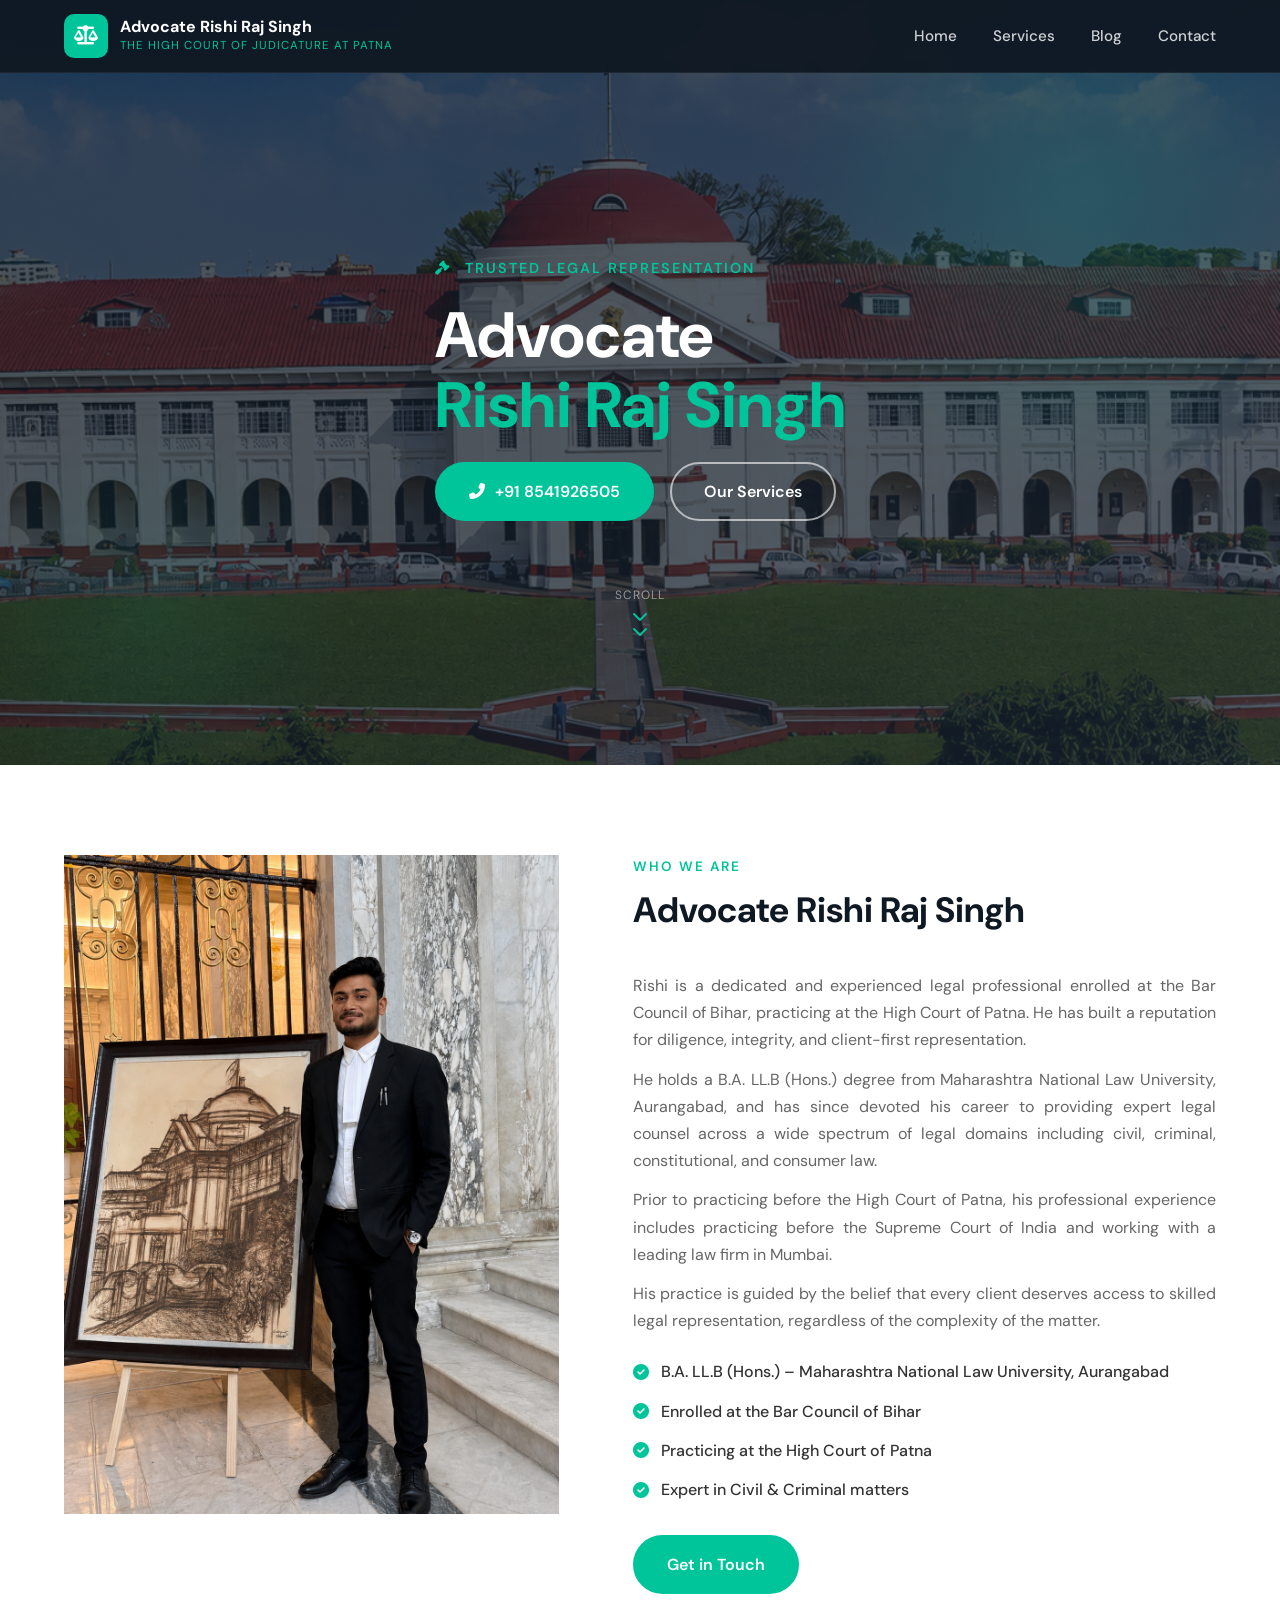
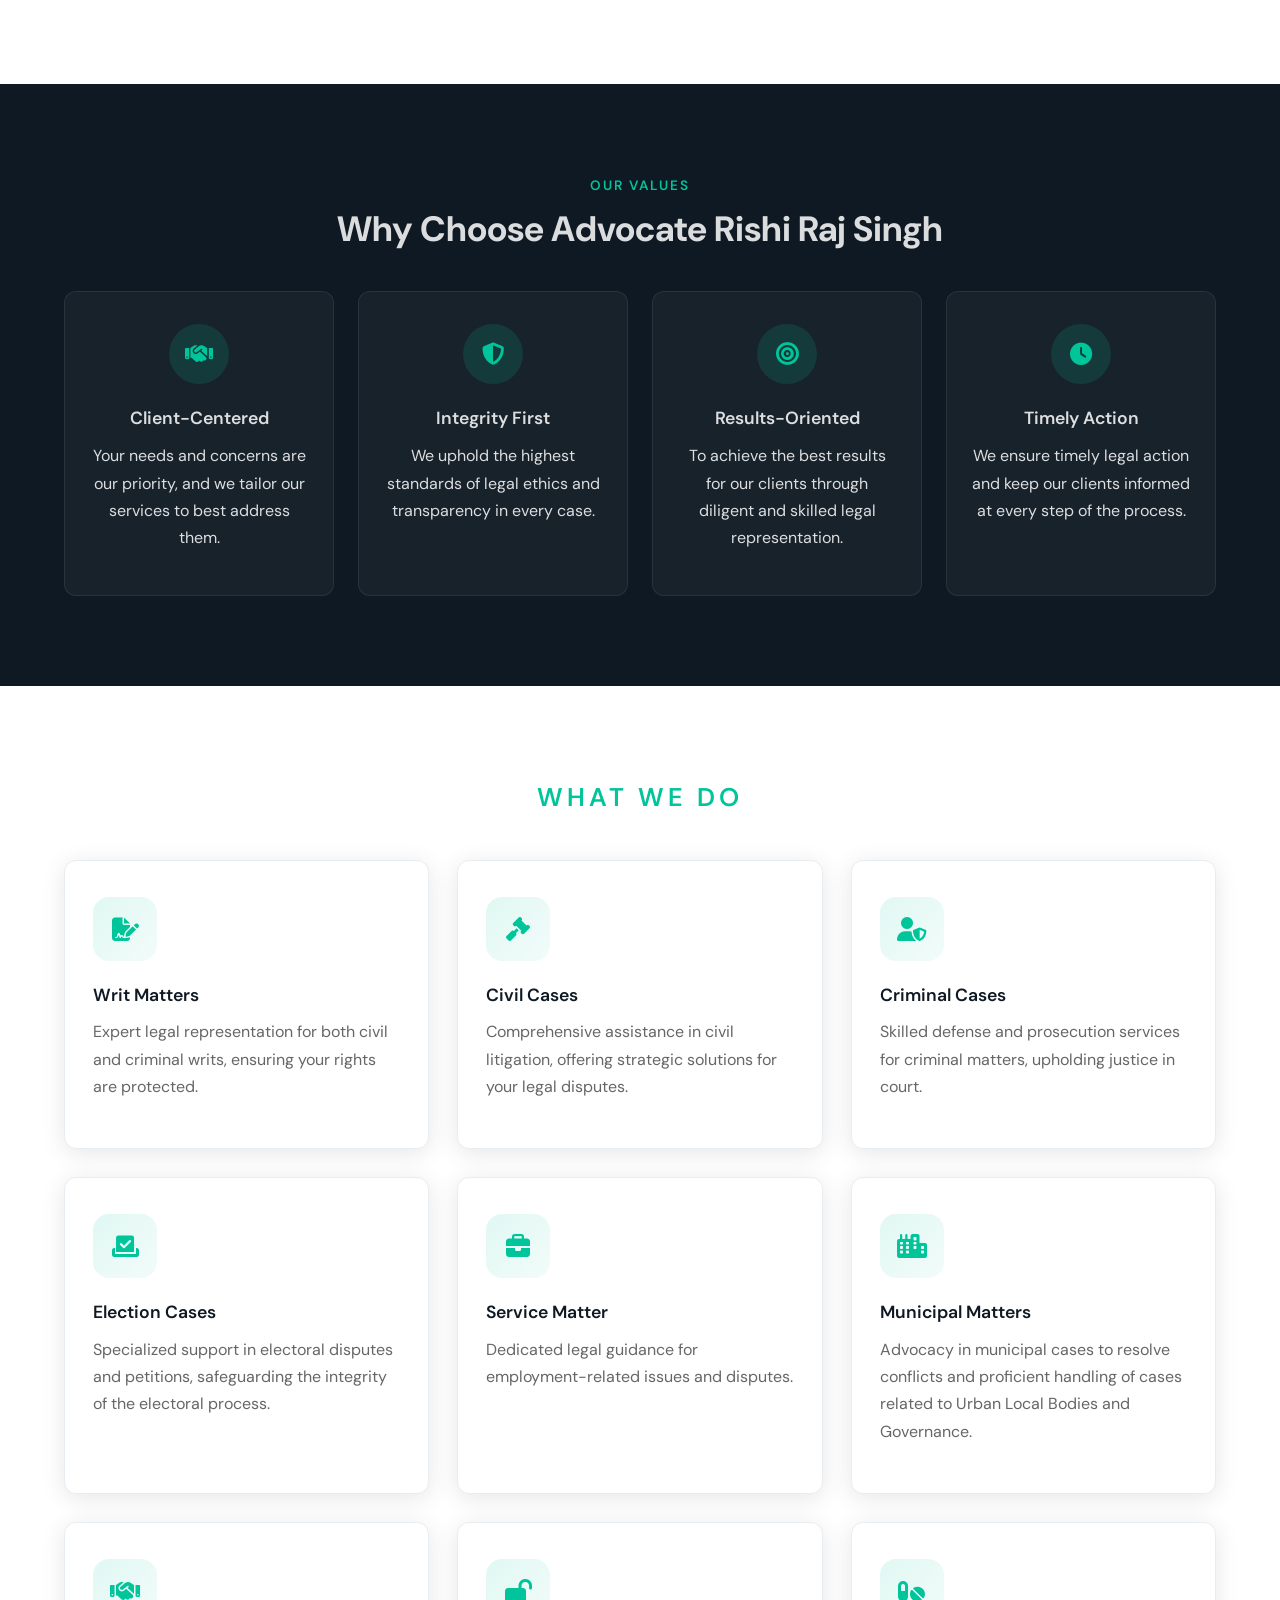
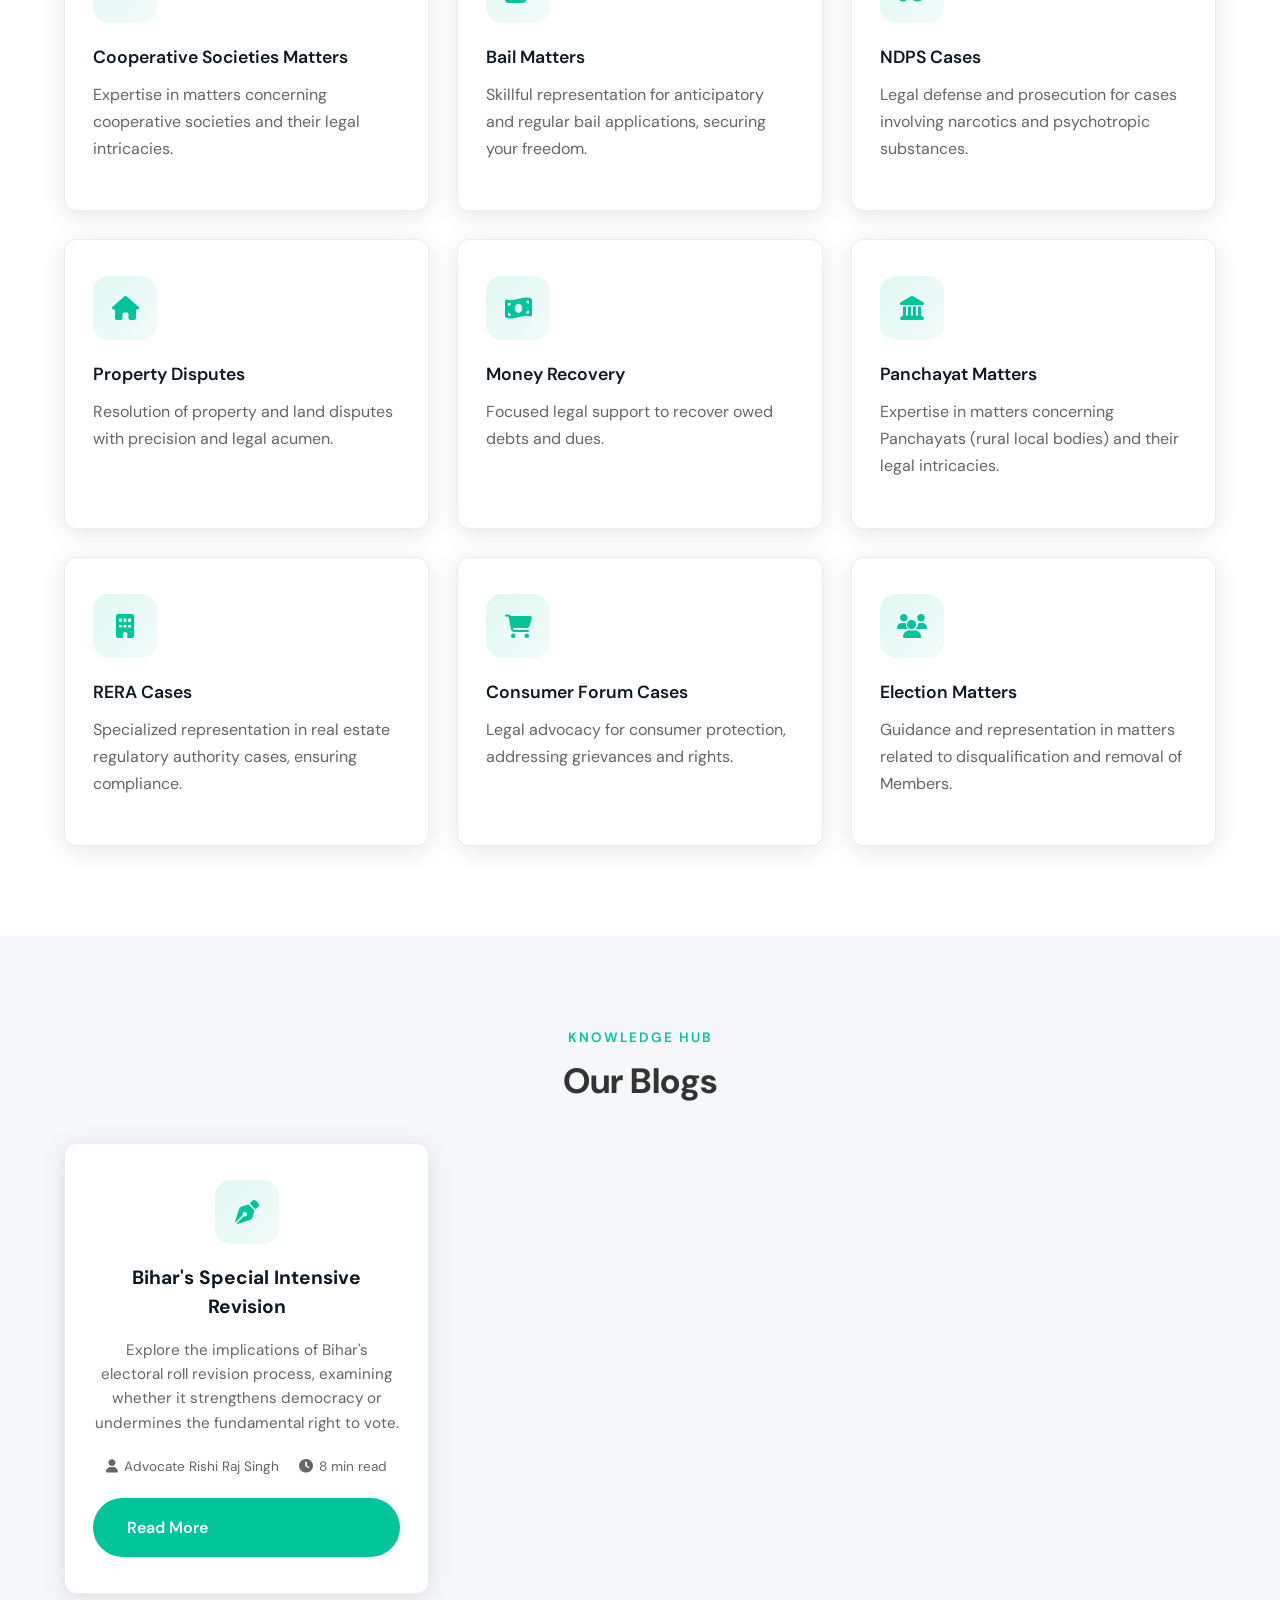
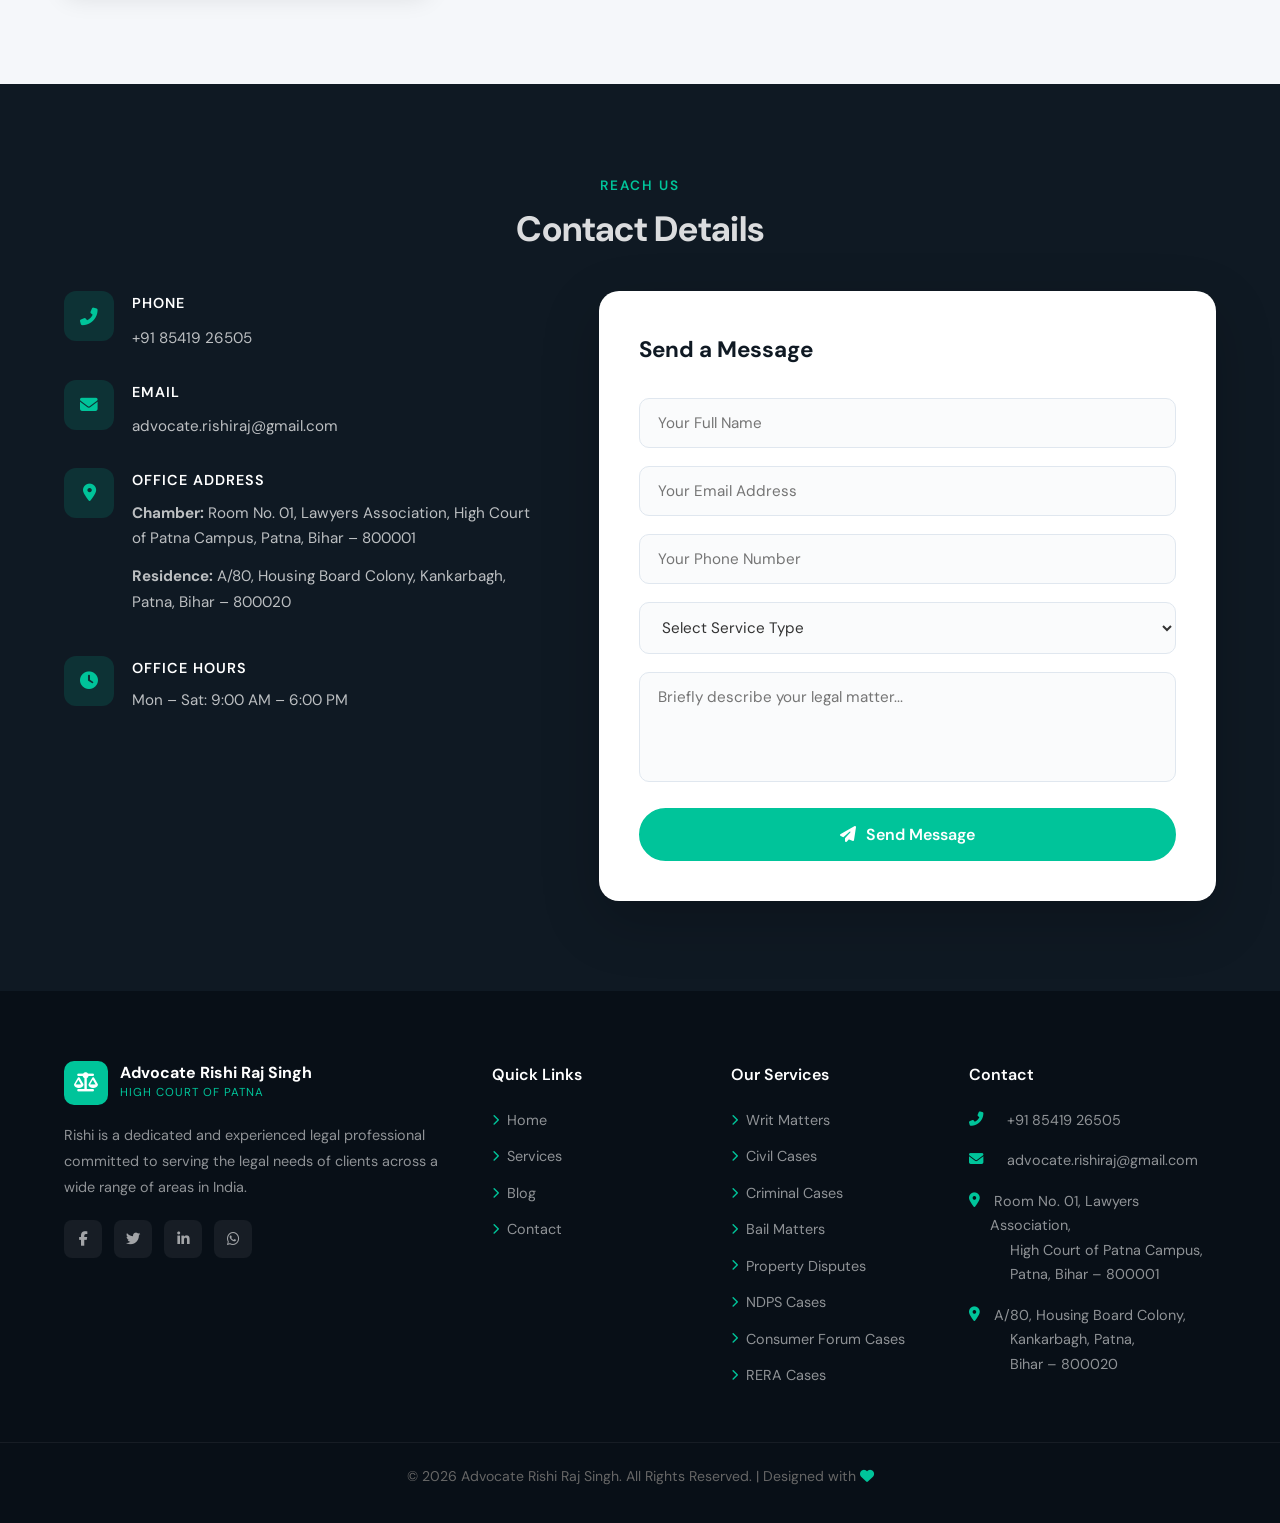
==== index.html @ c23cb163 "fioxed" ====
<!DOCTYPE html>
<html lang="en">
<head>
  <meta charset="UTF-8" />
  <meta name="viewport" content="width=device-width, initial-scale=1.0"/>

  <!-- Essential SEO Tags -->
  <title>Advocate Rishi Raj Singh – High Court of Patna | Criminal, Civil & Writ Lawyer</title>
  <meta name="description" content="Advocate Rishi Raj Singh - Experienced legal professional at High Court of Patna. Expert in Civil, Criminal, Writ, Election, NDPS, Property Disputes & Consumer Cases. Contact: +91 8541926505"/>
  <meta name="keywords" content="advocate Patna, lawyer High Court Patna, criminal lawyer Patna, civil lawyer Bihar, writ petition Patna, bail lawyer Bihar, NDPS lawyer Patna, best advocate Patna High Court, Rishi Raj Singh advocate"/>
  <meta name="author" content="Advocate Rishi Raj Singh"/>
  <meta name="robots" content="index, follow"/>
  <meta name="language" content="English"/>
  <meta name="revisit-after" content="7 days"/>

  <!-- Canonical URL (FIXED) -->
  <link rel="canonical" href="https://rishimnlua-spec.github.io/rishirajsingh-advocate/"/>

  <!-- Open Graph Tags (FIXED URLs) -->
  <meta property="og:type" content="website"/>
  <meta property="og:title" content="Advocate Rishi Raj Singh – High Court of Patna"/>
  <meta property="og:description" content="Trusted legal professional providing expert services in Civil, Criminal, Writ, and Election matters at High Court of Patna."/>
  <meta property="og:url" content="https://rishimnlua-spec.github.io/rishirajsingh-advocate/"/>
  <meta property="og:image" content="https://rishimnlua-spec.github.io/rishirajsingh-advocate/image.png"/>
  <meta property="og:site_name" content="Advocate Rishi Raj Singh"/>

  <!-- Twitter Card Tags (FIXED URLs) -->
  <meta name="twitter:card" content="summary_large_image"/>
  <meta name="twitter:title" content="Advocate Rishi Raj Singh – High Court of Patna"/>
  <meta name="twitter:description" content="Trusted legal professional at High Court of Patna. Expert in Civil, Criminal & Writ matters."/>
  <meta name="twitter:image" content="https://rishimnlua-spec.github.io/rishirajsingh-advocate/image.png"/>

  <!-- Google Search Console Verification (paste your code here) -->
  <meta name="google-site-verification" content="PASTE_YOUR_VERIFICATION_CODE_HERE"/>

  <link rel="stylesheet" href="style.css"/>
  <link href="https://fonts.googleapis.com/css2?family=DM+Sans:wght@300;400;500;600;700&display=swap" rel="stylesheet"/>
  <link rel="stylesheet" href="https://cdnjs.cloudflare.com/ajax/libs/font-awesome/6.4.0/css/all.min.css"/>

  <!-- Schema Markup - Attorney (UPGRADED) -->
  <script type="application/ld+json">
  {
    "@context": "https://schema.org",
    "@type": "Attorney",
    "name": "Advocate Rishi Raj Singh",
    "image": "https://rishimnlua-spec.github.io/rishirajsingh-advocate/image.png",
    "description": "Trusted legal professional at High Court of Patna providing expert legal services in Civil, Criminal, Writ, Bail, NDPS and Consumer cases.",
    "telephone": "+91-85419-26505",
    "email": "advocate.rishiraj@gmail.com",
    "url": "https://rishimnlua-spec.github.io/rishirajsingh-advocate/",
    "address": {
      "@type": "PostalAddress",
      "streetAddress": "Room No. 01, Lawyers Association, High Court of Patna Campus",
      "addressLocality": "Patna",
      "addressRegion": "Bihar",
      "postalCode": "800001",
      "addressCountry": "IN"
    },
    "priceRange": "$$",
    "areaServed": "Bihar, India",
    "knowsAbout": ["Civil Law", "Criminal Law", "Writ Petitions", "Election Law", "NDPS Cases", "Property Disputes", "Consumer Law", "Bail Matters", "RERA Cases"]
  }
  </script>

  <!-- Schema Markup - Person (FIXED URLs) -->
  <script type="application/ld+json">
  {
    "@context": "https://schema.org",
    "@type": "Person",
    "name": "Advocate Rishi Raj Singh",
    "url": "https://rishimnlua-spec.github.io/rishirajsingh-advocate/",
    "image": "https://rishimnlua-spec.github.io/rishirajsingh-advocate/Rishi%20Raj%20Singh%20Image.png",
    "description": "Advocate at High Court of Patna",
    "jobTitle": "Advocate",
    "telephone": "+91-85419-26505",
    "email": "advocate.rishiraj@gmail.com",
    "alumniOf": {
      "@type": "EducationalOrganization",
      "name": "Maharashtra National Law University, Aurangabad"
    }
  }
  </script>

  <!-- Favicon -->
  <link rel="icon" type="image/svg+xml" href="data:image/svg+xml,<svg xmlns='http://www.w3.org/2000/svg' viewBox='0 0 100 100'><text y='75' font-size='75' fill='%2300C49A'>⚖</text></svg>">
</head>
<body>

  <!-- ===== NAVBAR ===== -->
  <header id="navbar">
    <div class="container nav-container">
      <div class="logo">
        <span class="logo-icon"><i class="fas fa-balance-scale"></i></span>
        <div>
          <span class="logo-name">Advocate Rishi Raj Singh</span>
          <span class="logo-sub">The High Court of Judicature at Patna</span>
        </div>
      </div>
      <nav>
        <ul class="nav-links" id="navLinks">
          <li><a href="index.html">Home</a></li>
          <li><a href="#services">Services</a></li>
          <li><a href="#blogs">Blog</a></li>
          <li><a href="contact.html">Contact</a></li>
        </ul>
        <button class="hamburger" id="hamburger" aria-label="Toggle menu">
          <i class="fas fa-bars"></i>
        </button>
      </nav>
    </div>
  </header>

  <!-- ===== HERO SECTION ===== -->
  <section id="home" class="hero">
    <div class="hero-overlay"></div>
    <div class="container hero-content">
      <p class="hero-tagline"><i class="fas fa-gavel"></i> &nbsp;Trusted Legal Representation</p>
      <h1>Advocate<br/><span class="highlight">Rishi Raj Singh</span></h1>
      <div class="hero-btns">
        <a href="tel:+918541926505" class="btn btn-primary"><i class="fas fa-phone-alt"></i> &nbsp;+91 8541926505</a>
        <a href="#services" class="btn btn-outline">Our Services</a>
      </div>
      <a href="#about" class="scroll-indicator">
        <span>Scroll</span>
        <i class="fas fa-chevron-down"></i>
        <i class="fas fa-chevron-down"></i>
      </a>
    </div>
  </section>

  <!-- ===== ABOUT SECTION ===== -->
  <section id="about" class="about section-pad">
    <div class="container about-grid">
      <div class="about-img-wrap">
        <img src="Rishi Raj Singh Image.png" alt="Advocate Rishi Raj Singh – High Court of Patna" class="about-image">
      </div>
      <div class="about-text">
        <p class="section-label">Who We Are</p>
        <h2>Advocate Rishi Raj Singh</h2>
        <p>Rishi is a dedicated and experienced legal professional enrolled at the Bar Council of Bihar, practicing at the High Court of Patna. He has built a reputation for diligence, integrity, and client-first representation.</p>
        <p>He holds a B.A. LL.B (Hons.) degree from Maharashtra National Law University, Aurangabad, and has since devoted his career to providing expert legal counsel across a wide spectrum of legal domains including civil, criminal, constitutional, and consumer law.</p>
        <p>Prior to practicing before the High Court of Patna, his professional experience includes practicing before the Supreme Court of India and working with a leading law firm in Mumbai.</p>
        <p>His practice is guided by the belief that every client deserves access to skilled legal representation, regardless of the complexity of the matter.</p>
        <ul class="about-points">
          <li><i class="fas fa-check-circle"></i> B.A. LL.B (Hons.) – Maharashtra National Law University, Aurangabad</li>
          <li><i class="fas fa-check-circle"></i> Enrolled at the Bar Council of Bihar</li>
          <li><i class="fas fa-check-circle"></i> Practicing at the High Court of Patna</li>
          <li><i class="fas fa-check-circle"></i> Expert in Civil & Criminal matters</li>
        </ul>
        <a href="#contact" class="btn btn-primary">Get in Touch</a>
      </div>
    </div>
  </section>

  <!-- ===== WHY CHOOSE US ===== -->
  <section class="why section-pad bg-dark">
    <div class="container">
      <p class="section-label center">Our Values</p>
      <h2 class="center">Why Choose Advocate Rishi Raj Singh</h2>
      <div class="why-grid">
        <div class="why-card">
          <div class="why-icon"><i class="fas fa-handshake"></i></div>
          <h4>Client-Centered</h4>
          <p>Your needs and concerns are our priority, and we tailor our services to best address them.</p>
        </div>
        <div class="why-card">
          <div class="why-icon"><i class="fas fa-shield-alt"></i></div>
          <h4>Integrity First</h4>
          <p>We uphold the highest standards of legal ethics and transparency in every case.</p>
        </div>
        <div class="why-card">
          <div class="why-icon"><i class="fas fa-bullseye"></i></div>
          <h4>Results-Oriented</h4>
          <p>To achieve the best results for our clients through diligent and skilled legal representation.</p>
        </div>
        <div class="why-card">
          <div class="why-icon"><i class="fas fa-clock"></i></div>
          <h4>Timely Action</h4>
          <p>We ensure timely legal action and keep our clients informed at every step of the process.</p>
        </div>
      </div>
    </div>
  </section>

  <!-- ===== SERVICES SECTION ===== -->
  <section id="services" class="services section-pad">
    <div class="container">
      <p class="section-label center" style="font-size: 1.6rem; letter-spacing: 4px; margin-bottom: 40px;">What We Do</p>
      <div class="services-grid">
        <div class="service-card">
          <div class="service-icon"><i class="fas fa-file-signature"></i></div>
          <h4>Writ Matters</h4>
          <p>Expert legal representation for both civil and criminal writs, ensuring your rights are protected.</p>
        </div>
        <div class="service-card">
          <div class="service-icon"><i class="fas fa-gavel"></i></div>
          <h4>Civil Cases</h4>
          <p>Comprehensive assistance in civil litigation, offering strategic solutions for your legal disputes.</p>
        </div>
        <div class="service-card">
          <div class="service-icon"><i class="fas fa-user-shield"></i></div>
          <h4>Criminal Cases</h4>
          <p>Skilled defense and prosecution services for criminal matters, upholding justice in court.</p>
        </div>
        <div class="service-card">
          <div class="service-icon"><i class="fas fa-vote-yea"></i></div>
          <h4>Election Cases</h4>
          <p>Specialized support in electoral disputes and petitions, safeguarding the integrity of the electoral process.</p>
        </div>
        <div class="service-card">
          <div class="service-icon"><i class="fas fa-briefcase"></i></div>
          <h4>Service Matter</h4>
          <p>Dedicated legal guidance for employment-related issues and disputes.</p>
        </div>
        <div class="service-card">
          <div class="service-icon"><i class="fas fa-city"></i></div>
          <h4>Municipal Matters</h4>
          <p>Advocacy in municipal cases to resolve conflicts and proficient handling of cases related to Urban Local Bodies and Governance.</p>
        </div>
        <div class="service-card">
          <div class="service-icon"><i class="fas fa-handshake"></i></div>
          <h4>Cooperative Societies Matters</h4>
          <p>Expertise in matters concerning cooperative societies and their legal intricacies.</p>
        </div>
        <div class="service-card">
          <div class="service-icon"><i class="fas fa-lock-open"></i></div>
          <h4>Bail Matters</h4>
          <p>Skillful representation for anticipatory and regular bail applications, securing your freedom.</p>
        </div>
        <div class="service-card">
          <div class="service-icon"><i class="fas fa-pills"></i></div>
          <h4>NDPS Cases</h4>
          <p>Legal defense and prosecution for cases involving narcotics and psychotropic substances.</p>
        </div>
        <div class="service-card">
          <div class="service-icon"><i class="fas fa-home"></i></div>
          <h4>Property Disputes</h4>
          <p>Resolution of property and land disputes with precision and legal acumen.</p>
        </div>
        <div class="service-card">
          <div class="service-icon"><i class="fas fa-money-bill-wave"></i></div>
          <h4>Money Recovery</h4>
          <p>Focused legal support to recover owed debts and dues.</p>
        </div>
        <div class="service-card">
          <div class="service-icon"><i class="fas fa-landmark"></i></div>
          <h4>Panchayat Matters</h4>
          <p>Expertise in matters concerning Panchayats (rural local bodies) and their legal intricacies.</p>
        </div>
        <div class="service-card">
          <div class="service-icon"><i class="fas fa-building"></i></div>
          <h4>RERA Cases</h4>
          <p>Specialized representation in real estate regulatory authority cases, ensuring compliance.</p>
        </div>
        <div class="service-card">
          <div class="service-icon"><i class="fas fa-shopping-cart"></i></div>
          <h4>Consumer Forum Cases</h4>
          <p>Legal advocacy for consumer protection, addressing grievances and rights.</p>
        </div>
        <div class="service-card">
          <div class="service-icon"><i class="fas fa-users"></i></div>
          <h4>Election Matters</h4>
          <p>Guidance and representation in matters related to disqualification and removal of Members.</p>
        </div>
      </div>
    </div>
  </section>

  <!-- ===== BLOG SECTION ===== -->
  <section id="blogs" class="blogs section-pad bg-light">
    <div class="container">
      <p class="section-label center">Knowledge Hub</p>
      <h2 class="center">Our Blogs</h2>
      <div class="blogs-grid">
        <div class="blog-card">
          <div class="blog-icon"><i class="fas fa-pen-nib"></i></div>
          <h3>Bihar's Special Intensive Revision</h3>
          <p>Explore the implications of Bihar's electoral roll revision process, examining whether it strengthens democracy or undermines the fundamental right to vote.</p>
          <div class="blog-meta">
            <span><i class="fas fa-user"></i> Advocate Rishi Raj Singh</span>
            <span><i class="fas fa-clock"></i> 8 min read</span>
          </div>
          <a href="blog1.html" class="btn btn-primary">Read More</a>
        </div>
      </div>
    </div>
  </section>

  <!-- ===== CONTACT SECTION ===== -->
  <section id="contact" class="contact section-pad bg-dark">
    <div class="container">
      <p class="section-label center">Reach Us</p>
      <h2 class="center">Contact Details</h2>
      <div class="contact-grid">
        <div class="contact-info">
          <div class="contact-card">
            <div class="contact-icon"><i class="fas fa-phone-alt"></i></div>
            <div>
              <h4>Phone</h4>
              <a href="tel:+918541926505">+91 85419 26505</a>
            </div>
          </div>
          <div class="contact-card">
            <div class="contact-icon"><i class="fas fa-envelope"></i></div>
            <div>
              <h4>Email</h4>
              <a href="mailto:advocate.rishiraj@gmail.com">advocate.rishiraj@gmail.com</a>
            </div>
          </div>
          <div class="contact-card">
            <div class="contact-icon"><i class="fas fa-map-marker-alt"></i></div>
            <div>
              <h4>Office Address</h4>
              <p><strong>Chamber:</strong> Room No. 01, Lawyers Association, High Court of Patna Campus, Patna, Bihar – 800001</p>
              <p><strong>Residence:</strong> A/80, Housing Board Colony, Kankarbagh, Patna, Bihar – 800020</p>
            </div>
          </div>
          <div class="contact-card">
            <div class="contact-icon"><i class="fas fa-clock"></i></div>
            <div>
              <h4>Office Hours</h4>
              <p>Mon – Sat: 9:00 AM – 6:00 PM</p>
            </div>
          </div>
        </div>
        <div class="contact-form-wrap">
          <form class="contact-form" id="contactForm">
            <h3>Send a Message</h3>
            <div class="form-group">
              <input type="text" placeholder="Your Full Name" required/>
            </div>
            <div class="form-group">
              <input type="email" placeholder="Your Email Address" required/>
            </div>
            <div class="form-group">
              <input type="tel" placeholder="Your Phone Number"/>
            </div>
            <div class="form-group">
              <select>
                <option value="" disabled selected>Select Service Type</option>
                <option>Writ Matters</option>
                <option>Civil Cases</option>
                <option>Criminal Cases</option>
                <option>Election Cases</option>
                <option>Service Matter</option>
                <option>Municipal Matters</option>
                <option>Cooperative Societies Matters</option>
                <option>Bail Matters</option>
                <option>NDPS Cases</option>
                <option>Property Disputes</option>
                <option>Money Recovery</option>
                <option>Panchayat Matters</option>
                <option>RERA Cases</option>
                <option>Consumer Forum Cases</option>
                <option>Election Matters</option>
              </select>
            </div>
            <div class="form-group">
              <textarea rows="4" placeholder="Briefly describe your legal matter..."></textarea>
            </div>
            <button type="submit" class="btn btn-primary full-width">
              <i class="fas fa-paper-plane"></i> &nbsp;Send Message
            </button>
          </form>
        </div>
      </div>
    </div>
  </section>

  <!-- ===== FOOTER ===== -->
  <footer class="footer">
    <div class="container footer-grid">
      <div class="footer-about">
        <div class="logo">
          <span class="logo-icon"><i class="fas fa-balance-scale"></i></span>
          <div>
            <span class="logo-name">Advocate Rishi Raj Singh</span>
            <span class="logo-sub">High Court of Patna</span>
          </div>
        </div>
        <p>Rishi is a dedicated and experienced legal professional committed to serving the legal needs of clients across a wide range of areas in India.</p>
        <div class="social-links">
          <a href="#" aria-label="Facebook"><i class="fab fa-facebook-f"></i></a>
          <a href="#" aria-label="Twitter"><i class="fab fa-twitter"></i></a>
          <a href="#" aria-label="LinkedIn"><i class="fab fa-linkedin-in"></i></a>
          <a href="https://wa.me/918541926505" target="_blank" aria-label="WhatsApp"><i class="fab fa-whatsapp"></i></a>
        </div>
      </div>
      <div class="footer-links">
        <h4>Quick Links</h4>
        <ul>
          <li><a href="index.html"><i class="fas fa-chevron-right"></i> Home</a></li>
          <li><a href="#services"><i class="fas fa-chevron-right"></i> Services</a></li>
          <li><a href="#blogs"><i class="fas fa-chevron-right"></i> Blog</a></li>
          <li><a href="contact.html"><i class="fas fa-chevron-right"></i> Contact</a></li>
        </ul>
      </div>
      <div class="footer-services">
        <h4>Our Services</h4>
        <ul>
          <li><a href="#services"><i class="fas fa-chevron-right"></i> Writ Matters</a></li>
          <li><a href="#services"><i class="fas fa-chevron-right"></i> Civil Cases</a></li>
          <li><a href="#services"><i class="fas fa-chevron-right"></i> Criminal Cases</a></li>
          <li><a href="#services"><i class="fas fa-chevron-right"></i> Bail Matters</a></li>
          <li><a href="#services"><i class="fas fa-chevron-right"></i> Property Disputes</a></li>
          <li><a href="#services"><i class="fas fa-chevron-right"></i> NDPS Cases</a></li>
          <li><a href="#services"><i class="fas fa-chevron-right"></i> Consumer Forum Cases</a></li>
          <li><a href="#services"><i class="fas fa-chevron-right"></i> RERA Cases</a></li>
        </ul>
      </div>
      <div class="footer-contact">
        <h4>Contact</h4>
        <p><i class="fas fa-phone-alt"></i> &nbsp;<a href="tel:+918541926505">+91 85419 26505</a></p>
        <p><i class="fas fa-envelope"></i> &nbsp;<a href="mailto:advocate.rishiraj@gmail.com">advocate.rishiraj@gmail.com</a></p>
        <p><i class="fas fa-map-marker-alt"></i> &nbsp;Room No. 01, Lawyers Association,<br/>&nbsp;&nbsp;&nbsp;&nbsp;&nbsp;High Court of Patna Campus,<br/>&nbsp;&nbsp;&nbsp;&nbsp;&nbsp;Patna, Bihar – 800001</p>
        <p><i class="fas fa-map-marker-alt"></i> &nbsp;A/80, Housing Board Colony,<br/>&nbsp;&nbsp;&nbsp;&nbsp;&nbsp;Kankarbagh, Patna,<br/>&nbsp;&nbsp;&nbsp;&nbsp;&nbsp;Bihar – 800020</p>
      </div>
    </div>
    <div class="footer-bottom">
      <p>&copy; 2026 Advocate Rishi Raj Singh. All Rights Reserved. | Designed with <i class="fas fa-heart" style="color:#00C49A"></i></p>
    </div>
  </footer>

  <script src="script.js"></script>
</body>
</html>
---- style.css ----
/* ===== RESET & BASE ===== */
*, *::before, *::after { box-sizing: border-box; margin: 0; padding: 0; }

:root {
  --green: #00C49A;
  --green-dark: #009e7c;
  --dark: #0f1923;
  --dark2: #1a2635;
  --dark3: #243040;
  --light: #f5f7fa;
  --white: #ffffff;
  --text: #333;
  --text-light: #666;
  --font: 'DM Sans', sans-serif;
  --shadow: 0 4px 24px rgba(0,0,0,0.10);
  --radius: 12px;
  --transition: all 0.3s ease;
}

html { scroll-behavior: smooth; }

body {
  font-family: var(--font);
  color: var(--text);
  background: var(--white);
  line-height: 1.7;
  overflow-x: hidden;
}

a { text-decoration: none; color: inherit; }
ul { list-style: none; }
img { max-width: 100%; display: block; }

.container {
  max-width: 1200px;
  margin: 0 auto;
  padding: 0 24px;
}

.section-pad { padding: 90px 0; }
.bg-dark { background: var(--dark); color: var(--white); }
.bg-light { background: var(--light); }
.center { text-align: center; }

.section-label {
  display: inline-block;
  color: var(--green);
  font-weight: 600;
  font-size: 0.85rem;
  letter-spacing: 2px;
  text-transform: uppercase;
  margin-bottom: 10px;
}
.center.section-label, h2.center { display: block; }

h2 {
  font-size: 2.2rem;
  font-weight: 700;
  margin-bottom: 40px;
  line-height: 1.25;
  color: inherit;
}

h4 { font-size: 1.1rem; font-weight: 600; margin-bottom: 8px; }
p { color: var(--text-light); margin-bottom: 12px; }
.bg-dark p, .bg-dark h4, .bg-dark h2 { color: rgba(255,255,255,0.85); }
.bg-dark .section-label { color: var(--green); }

/* ===== BUTTONS ===== */
.btn {
  display: inline-flex;
  align-items: center;
  gap: 6px;
  padding: 14px 32px;
  border-radius: 50px;
  font-family: var(--font);
  font-size: 1rem;
  font-weight: 600;
  cursor: pointer;
  border: 2px solid transparent;
  transition: var(--transition);
}
.btn-primary {
  background: var(--green);
  color: var(--white);
  border-color: var(--green);
}
.btn-primary:hover {
  background: var(--green-dark);
  border-color: var(--green-dark);
  transform: translateY(-2px);
  box-shadow: 0 8px 24px rgba(0,196,154,0.35);
}
.btn-outline {
  background: transparent;
  color: var(--white);
  border-color: rgba(255,255,255,0.6);
}
.btn-outline:hover {
  background: var(--white);
  color: var(--dark);
  border-color: var(--white);
}
.full-width { width: 100%; justify-content: center; }

/* ===== NAVBAR ===== */
#navbar {
  position: fixed;
  top: 0; left: 0; right: 0;
  z-index: 1000;
  background: rgba(15,25,35,0.95);
  backdrop-filter: blur(12px);
  border-bottom: 1px solid rgba(255,255,255,0.06);
  transition: var(--transition);
}
.nav-container {
  display: flex;
  align-items: center;
  justify-content: space-between;
  height: 72px;
}
.logo {
  display: flex;
  align-items: center;
  gap: 12px;
}
.logo-icon {
  width: 44px; height: 44px;
  background: var(--green);
  border-radius: 10px;
  display: flex; align-items: center; justify-content: center;
  color: white;
  font-size: 1.2rem;
}
.logo-name {
  display: block;
  color: var(--white);
  font-weight: 700;
  font-size: 1rem;
  line-height: 1.2;
}
.logo-sub {
  display: block;
  color: var(--green);
  font-size: 0.72rem;
  letter-spacing: 1px;
  text-transform: uppercase;
}
.nav-links {
  display: flex;
  gap: 36px;
}
.nav-links a {
  color: rgba(255,255,255,0.8);
  font-weight: 500;
  font-size: 0.95rem;
  position: relative;
  transition: var(--transition);
}
.nav-links a::after {
  content: '';
  position: absolute;
  bottom: -4px; left: 0;
  width: 0; height: 2px;
  background: var(--green);
  transition: var(--transition);
}
.nav-links a:hover { color: var(--white); }
.nav-links a:hover::after { width: 100%; }

.hamburger {
  display: none;
  background: none;
  border: none;
  color: var(--white);
  font-size: 1.4rem;
  cursor: pointer;
}

/* ===== HERO ===== */
.hero {
  min-height: 85vh;
  background: linear-gradient(135deg, rgba(15, 25, 35, 0.75) 0%, rgba(26, 38, 53, 0.75) 100%), url('image.png');
  background-size: cover;
  background-position: center;
  background-attachment: fixed;
  display: flex;
  align-items: center;
  position: relative;
  overflow: hidden;
  padding-top: 72px;
}

.scroll-indicator {
  position: absolute;
  bottom: 24px;
  left: 50%;
  transform: translateX(-50%);
  display: flex;
  flex-direction: column;
  align-items: center;
  gap: 6px;
  color: rgba(255,255,255,0.5);
  font-size: 0.75rem;
  letter-spacing: 1px;
  text-transform: uppercase;
  z-index: 2;
  animation: bounce 2s infinite;
}
.scroll-indicator {
  text-decoration: none;
  cursor: pointer;
}
.scroll-indicator i {
  font-size: 1rem;
  color: var(--green);
  line-height: 0.6;
}
@keyframes bounce {
  0%, 100% { transform: translateX(-50%) translateY(0); }
  50% { transform: translateX(-50%) translateY(8px); }
}
.hero::before {
  content: '';
  position: absolute;
  width: 600px; height: 600px;
  background: radial-gradient(circle, rgba(0,196,154,0.15) 0%, transparent 70%);
  top: -100px; right: -100px;
  border-radius: 50%;
}
.hero::after {
  content: '';
  position: absolute;
  width: 400px; height: 400px;
  background: radial-gradient(circle, rgba(0,196,154,0.08) 0%, transparent 70%);
  bottom: -50px; left: -50px;
  border-radius: 50%;
}
.hero-overlay { display: none; }
.hero-content {
  position: relative;
  z-index: 2;
  padding: 80px 24px;
}
.hero-tagline {
  color: var(--green);
  font-weight: 600;
  font-size: 0.9rem;
  letter-spacing: 2px;
  text-transform: uppercase;
  margin-bottom: 20px;
  display: flex;
  align-items: center;
  gap: 8px;
}
.hero h1 {
  font-size: 4rem;
  font-weight: 700;
  color: var(--white);
  line-height: 1.1;
  margin-bottom: 20px;
}
.highlight { color: var(--green); }
.hero h4 {
  color: rgba(255,255,255,0.72);
  font-size: 1.15rem;
  font-weight: 400;
  margin-bottom: 36px;
  max-width: 520px;
}
.hero-btns { display: flex; gap: 16px; flex-wrap: wrap; margin-bottom: 60px; }

.hero-stats {
  display: flex;
  gap: 40px;
  flex-wrap: wrap;
}
.stat {
  display: flex;
  flex-direction: column;
  border-left: 3px solid var(--green);
  padding-left: 16px;
}
.stat-num {
  font-size: 1.8rem;
  font-weight: 700;
  color: var(--white);
  line-height: 1;
}
.stat-label {
  font-size: 0.8rem;
  color: rgba(255,255,255,0.55);
  text-transform: uppercase;
  letter-spacing: 1px;
  margin-top: 4px;
}

/* ===== ABOUT ===== */
.about-grid {
  display: grid;
  grid-template-columns: 1fr 1.2fr;
  gap: 64px;
  align-items: start;
}
.about-img-wrap {
  position: relative;
}
.about-img-placeholder {
  width: 100%;
  aspect-ratio: 4/5;
  background: linear-gradient(135deg, var(--dark2), var(--dark3));
  border-radius: 20px;
  display: flex;
  align-items: center;
  justify-content: center;
  font-size: 6rem;
  color: var(--green);
  box-shadow: var(--shadow);
  overflow: hidden;
}
.about-img-placeholder::before {
  content: '';
  position: absolute;
  top: 0; left: 0; right: 0; bottom: 0;
  background: linear-gradient(to bottom, transparent 50%, rgba(0,196,154,0.08));
}
.about-badge {
  position: absolute;
  bottom: -20px; right: -20px;
  background: var(--green);
  color: var(--white);
  padding: 16px 22px;
  border-radius: 14px;
  display: flex;
  align-items: center;
  gap: 10px;
  font-weight: 600;
  font-size: 0.9rem;
  box-shadow: 0 8px 24px rgba(0,196,154,0.4);
}
.about-text { padding-left: 10px; }
.about-text h2 { color: var(--dark); }
.about-text p {
  text-align: justify;
  text-justify: inter-word;
  hyphens: auto;
  -webkit-hyphens: auto;
}
.about-text .section-label { display: block; }

.about-points {
  margin: 24px 0 32px;
  display: flex;
  flex-direction: column;
  gap: 12px;
}
.about-points li {
  display: flex;
  align-items: center;
  gap: 12px;
  color: var(--text);
  font-weight: 500;
}
.about-points li i {
  color: var(--green);
  font-size: 1rem;
}

/* ===== WHY CHOOSE ===== */
.why-grid {
  display: grid;
  grid-template-columns: repeat(4, 1fr);
  gap: 24px;
}
.why-card {
  background: rgba(255,255,255,0.04);
  border: 1px solid rgba(255,255,255,0.08);
  border-radius: var(--radius);
  padding: 32px 24px;
  text-align: center;
  transition: var(--transition);
}
.why-card:hover {
  background: rgba(0,196,154,0.08);
  border-color: rgba(0,196,154,0.3);
  transform: translateY(-6px);
}
.why-icon {
  width: 60px; height: 60px;
  background: rgba(0,196,154,0.15);
  border-radius: 50%;
  display: flex; align-items: center; justify-content: center;
  margin: 0 auto 20px;
  font-size: 1.4rem;
  color: var(--green);
}

/* ===== SERVICES ===== */
.services-grid {
  display: grid;
  grid-template-columns: repeat(3, 1fr);
  gap: 28px;
}
.service-card {
  background: var(--white);
  border: 1px solid #e8edf2;
  border-radius: var(--radius);
  padding: 36px 28px;
  transition: var(--transition);
  box-shadow: var(--shadow);
}
.service-card:hover {
  border-color: var(--green);
  transform: translateY(-8px);
  box-shadow: 0 16px 40px rgba(0,196,154,0.15);
}
.service-icon {
  width: 64px; height: 64px;
  background: linear-gradient(135deg, rgba(0,196,154,0.12), rgba(0,196,154,0.05));
  border-radius: 16px;
  display: flex; align-items: center; justify-content: center;
  font-size: 1.5rem;
  color: var(--green);
  margin-bottom: 20px;
  transition: var(--transition);
}
.service-card:hover .service-icon {
  background: var(--green);
  color: var(--white);
}
.service-card h4 { color: var(--dark); }

/* ===== BLOG ===== */
.blogs-grid {
  display: grid;
  grid-template-columns: repeat(3, 1fr);
  gap: 28px;
}
.blog-grid {
  display: grid;
  grid-template-columns: repeat(3, 1fr);
  gap: 28px;
}
.coming-soon-wrap {
  display: flex;
  justify-content: center;
  align-items: center;
  padding: 60px 0;
}

.coming-soon-box {
  text-align: center;
  background: #fff;
  border: 2px dashed #00C49A;
  border-radius: 16px;
  padding: 60px 80px;
  color: #333;
}

.coming-soon-box i {
  font-size: 3rem;
  color: #00C49A;
  margin-bottom: 16px;
}

.coming-soon-box h3 {
  font-size: 1.8rem;
  margin-bottom: 10px;
  color: #1a1a2e;
}

.coming-soon-box p {
  font-size: 1rem;
  color: #666;
}

.blog-card {
  background: var(--white);
  border: 1px solid #e8edf2;
  border-radius: var(--radius);
  padding: 36px 28px;
  transition: var(--transition);
  box-shadow: var(--shadow);
  text-align: center;
  display: flex;
  flex-direction: column;
  height: 100%;
}
.blog-card:hover { 
  border-color: var(--green);
  transform: translateY(-8px); 
  box-shadow: 0 16px 40px rgba(0,196,154,0.15);
}
.blog-icon {
  width: 64px;
  height: 64px;
  background: linear-gradient(135deg, rgba(0,196,154,0.12), rgba(0,196,154,0.05));
  border-radius: 16px;
  display: flex;
  align-items: center;
  justify-content: center;
  font-size: 1.5rem;
  color: var(--green);
  margin: 0 auto 20px;
  transition: var(--transition);
}
.blog-card:hover .blog-icon {
  background: var(--green);
  color: var(--white);
}
.blog-card h3 {
  font-size: 1.2rem;
  margin-bottom: 16px;
  color: var(--dark);
  line-height: 1.5;
}
.blog-card > p {
  color: var(--text-light);
  margin-bottom: 20px;
  flex-grow: 1;
  font-size: 0.95rem;
  line-height: 1.6;
}
.blog-meta {
  display: flex;
  justify-content: center;
  gap: 20px;
  margin-bottom: 20px;
  font-size: 0.85rem;
  color: var(--text-light);
  flex-wrap: wrap;
}
.blog-meta span {
  display: inline-flex;
  align-items: center;
  gap: 6px;
}
.blog-img-placeholder {
  height: 180px;
  background: linear-gradient(135deg, var(--dark2), var(--dark3));
  display: flex; align-items: center; justify-content: center;
  font-size: 3rem;
  color: var(--green);
}
.blog-content { padding: 24px; }
.blog-content h4 { color: var(--dark); font-size: 1rem; margin-bottom: 10px; }
.read-more {
  color: var(--green);
  font-weight: 600;
  font-size: 0.9rem;
  display: inline-flex;
  align-items: center;
  gap: 6px;
  margin-top: 8px;
  transition: var(--transition);
}
.read-more:hover { gap: 10px; }

/* ===== CONTACT ===== */
.contact-grid {
  display: grid;
  grid-template-columns: 1fr 1.3fr;
  gap: 60px;
  align-items: start;
}
.contact-card {
  display: flex;
  align-items: flex-start;
  gap: 18px;
  margin-bottom: 28px;
}
.contact-icon {
  width: 50px; height: 50px;
  background: rgba(0,196,154,0.15);
  border-radius: 12px;
  display: flex; align-items: center; justify-content: center;
  color: var(--green);
  font-size: 1.1rem;
  flex-shrink: 0;
}
.contact-card h4 { color: var(--white); font-size: 0.9rem; text-transform: uppercase; letter-spacing: 1px; }
.contact-card a, .contact-card p { color: rgba(255,255,255,0.72); font-size: 0.95rem; }
.contact-card a:hover { color: var(--green); }

/* ===== CONTACT FORM ===== */
.contact-form-wrap {
  background: var(--white);
  border-radius: 20px;
  padding: 40px;
  box-shadow: 0 20px 60px rgba(0,0,0,0.2);
}
.contact-form h3 {
  color: var(--dark);
  font-size: 1.4rem;
  margin-bottom: 28px;
}
.form-group { margin-bottom: 18px; }
.form-group input,
.form-group select,
.form-group textarea {
  width: 100%;
  padding: 14px 18px;
  border: 1.5px solid #e0e7ef;
  border-radius: 10px;
  font-family: var(--font);
  font-size: 0.95rem;
  color: var(--text);
  background: #fafbfc;
  transition: var(--transition);
  outline: none;
  resize: none;
}
.form-group input:focus,
.form-group select:focus,
.form-group textarea:focus {
  border-color: var(--green);
  background: var(--white);
  box-shadow: 0 0 0 3px rgba(0,196,154,0.1);
}

/* ===== FOOTER ===== */
.footer {
  background: #080f17;
  color: rgba(255,255,255,0.72);
  padding: 70px 0 0;
}
.footer-grid {
  display: grid;
  grid-template-columns: 2fr 1fr 1fr 1.3fr;
  gap: 48px;
  padding-bottom: 50px;
}
.footer-about p { font-size: 0.9rem; margin-top: 18px; line-height: 1.8; color: rgba(255,255,255,0.55); }
.footer h4 { color: var(--white); font-size: 1rem; margin-bottom: 20px; }
.footer ul { display: flex; flex-direction: column; gap: 12px; }
.footer ul a {
  color: rgba(255,255,255,0.55);
  font-size: 0.9rem;
  display: flex; align-items: center; gap: 8px;
  transition: var(--transition);
}
.footer ul a i { color: var(--green); font-size: 0.7rem; }
.footer ul a:hover { color: var(--green); padding-left: 4px; }
.footer-contact p {
  font-size: 0.9rem;
  display: flex; align-items: flex-start; gap: 10px;
  color: rgba(255,255,255,0.55);
  margin-bottom: 16px;
}
.footer-contact i { color: var(--green); margin-top: 4px; }
.footer-contact a { color: rgba(255,255,255,0.55); }
.footer-contact a:hover { color: var(--green); }

.social-links {
  display: flex; gap: 12px; margin-top: 20px;
}
.social-links a {
  width: 38px; height: 38px;
  background: rgba(255,255,255,0.06);
  border-radius: 8px;
  display: flex; align-items: center; justify-content: center;
  color: rgba(255,255,255,0.6);
  transition: var(--transition);
  font-size: 0.9rem;
}
.social-links a:hover { background: var(--green); color: var(--white); }

.footer-bottom {
  border-top: 1px solid rgba(255,255,255,0.06);
  text-align: center;
  padding: 22px 24px;
  font-size: 0.88rem;
  color: rgba(255,255,255,0.35);
}

/* ===== SCROLL ANIMATIONS ===== */
.fade-up {
  opacity: 0;
  transform: translateY(30px);
  transition: opacity 0.6s ease, transform 0.6s ease;
}
.fade-up.visible {
  opacity: 1;
  transform: translateY(0);
}

/* ===== RESPONSIVE ===== */
@media (max-width: 1024px) {
  .why-grid { grid-template-columns: repeat(2, 1fr); }
  .footer-grid { grid-template-columns: 1fr 1fr; }
  .about-grid { grid-template-columns: 1fr; }
  .about-img-wrap { max-width: 400px; margin: 0 auto; }
  .about-img-placeholder { aspect-ratio: 3/2; }
  .services-grid { grid-template-columns: repeat(2, 1fr); }
  .blogs-grid { grid-template-columns: repeat(2, 1fr); }
}

@media (max-width: 768px) {
  h2 { font-size: 1.7rem; }
  .hero { padding: 100px 0 60px; min-height: auto; }
  .scroll-indicator { display: none; }
  .hero h1 { font-size: 2.2rem; }
  .hero h4 { font-size: 1rem; }
  .hero-tagline { font-size: 0.85rem; }
  .hero-btns { flex-direction: column; align-items: flex-start; gap: 12px; }
  .services-grid, .blog-grid, .blogs-grid { grid-template-columns: 1fr; }
  .contact-grid { grid-template-columns: 1fr; }
  .about-grid { display: flex; flex-direction: column-reverse; }
  .nav-links { display: none; flex-direction: column; position: absolute; top: 72px; left: 0; right: 0; background: var(--dark); padding: 24px; gap: 20px; border-top: 1px solid rgba(255,255,255,0.06); z-index: 999; }
  .nav-links.open { display: flex; }
  .hamburger { display: block; }
  .footer-grid { grid-template-columns: 1fr; gap: 32px; }
  .hero-stats { gap: 16px; flex-wrap: wrap; }
  .why-grid { grid-template-columns: repeat(2, 1fr); }
  .coming-soon-box { padding: 40px 24px; }
  .section-pad { padding: 60px 0; }
}

@media (max-width: 480px) {
  .container { padding: 0 16px; }
  .section-pad { padding: 48px 0; }
  .hero h1 { font-size: 1.8rem; }
  .hero h4 { font-size: 0.95rem; }
  .why-grid { grid-template-columns: 1fr; }
  .services-grid { grid-template-columns: 1fr; }
  .contact-form-wrap { padding: 24px 16px; }
  .about-badge { bottom: -12px; right: 10px; font-size: 0.78rem; padding: 12px 16px; }
  .footer-grid { gap: 24px; }
  h2 { font-size: 1.5rem; }
  .btn { width: 100%; text-align: center; justify-content: center; }
  .hero-btns .btn { width: auto; }
  .coming-soon-box { padding: 32px 16px; }
  .coming-soon-box h3 { font-size: 1.4rem; }
}
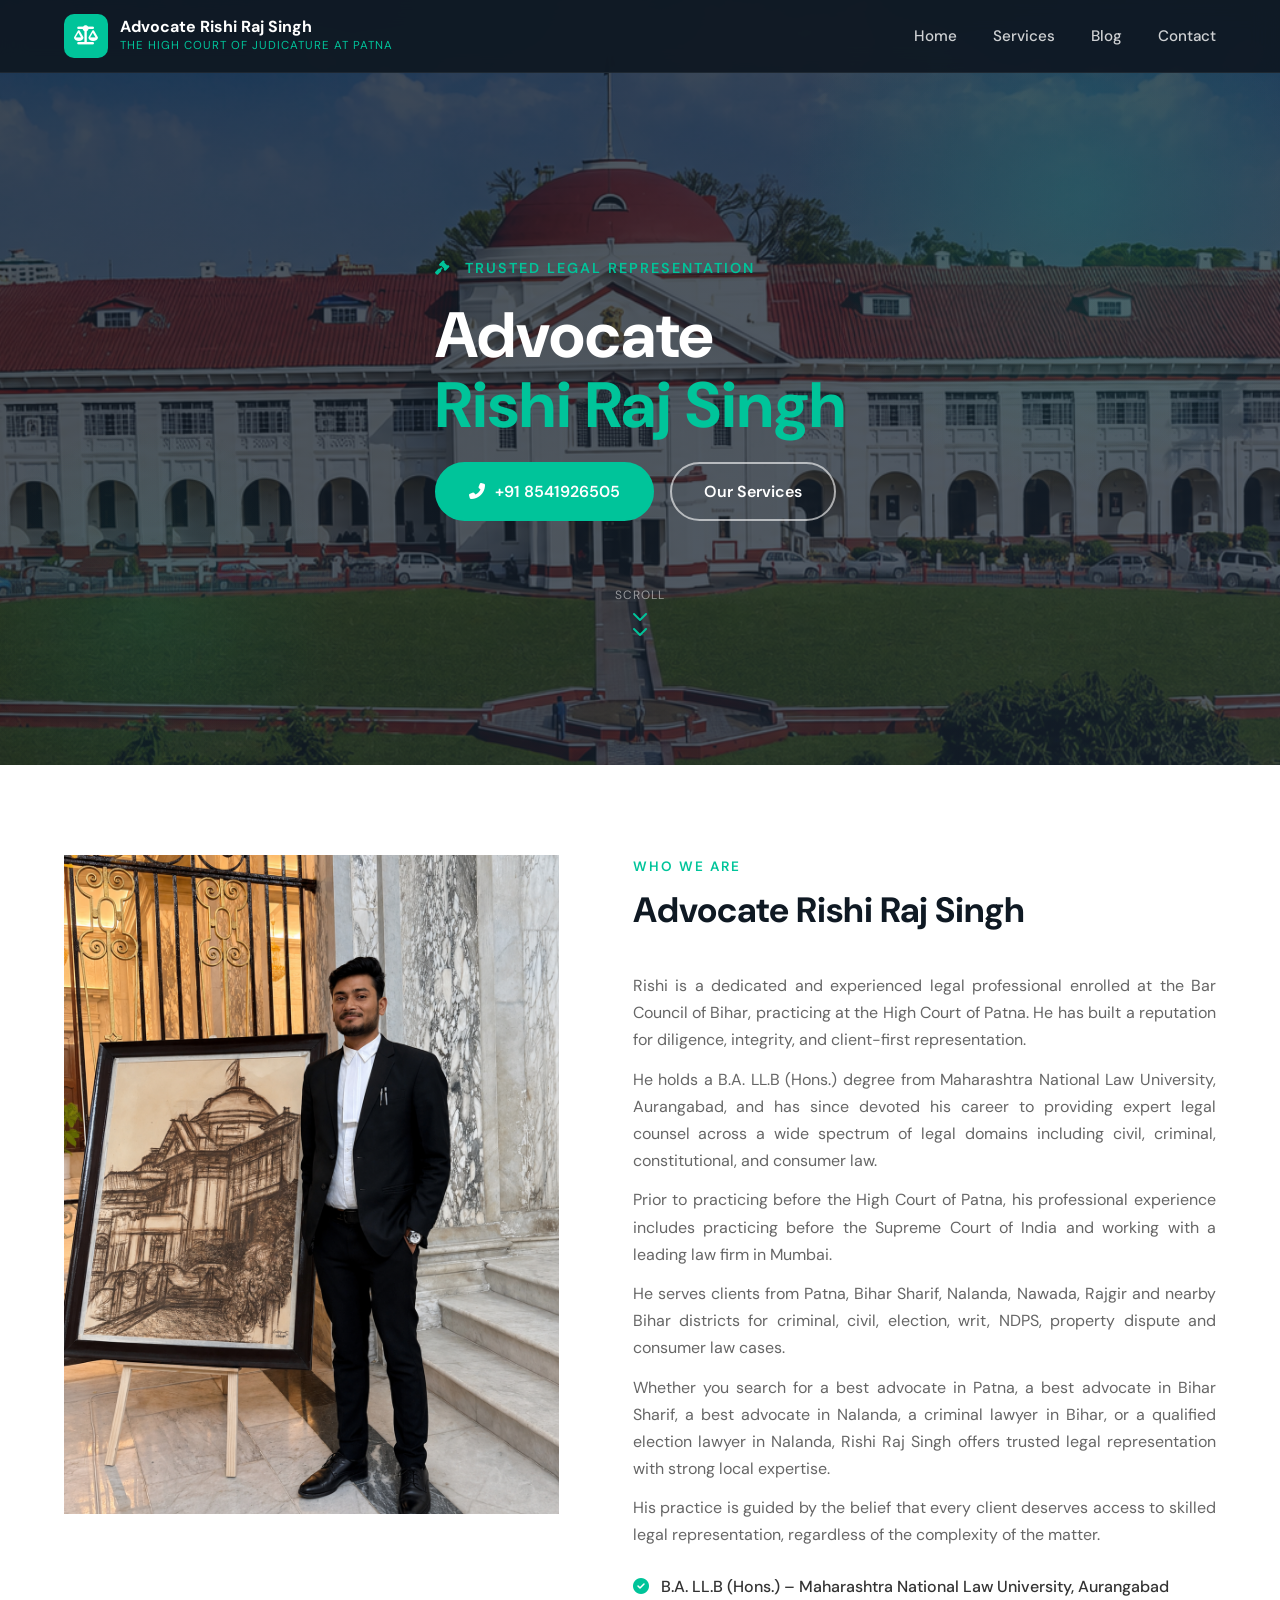
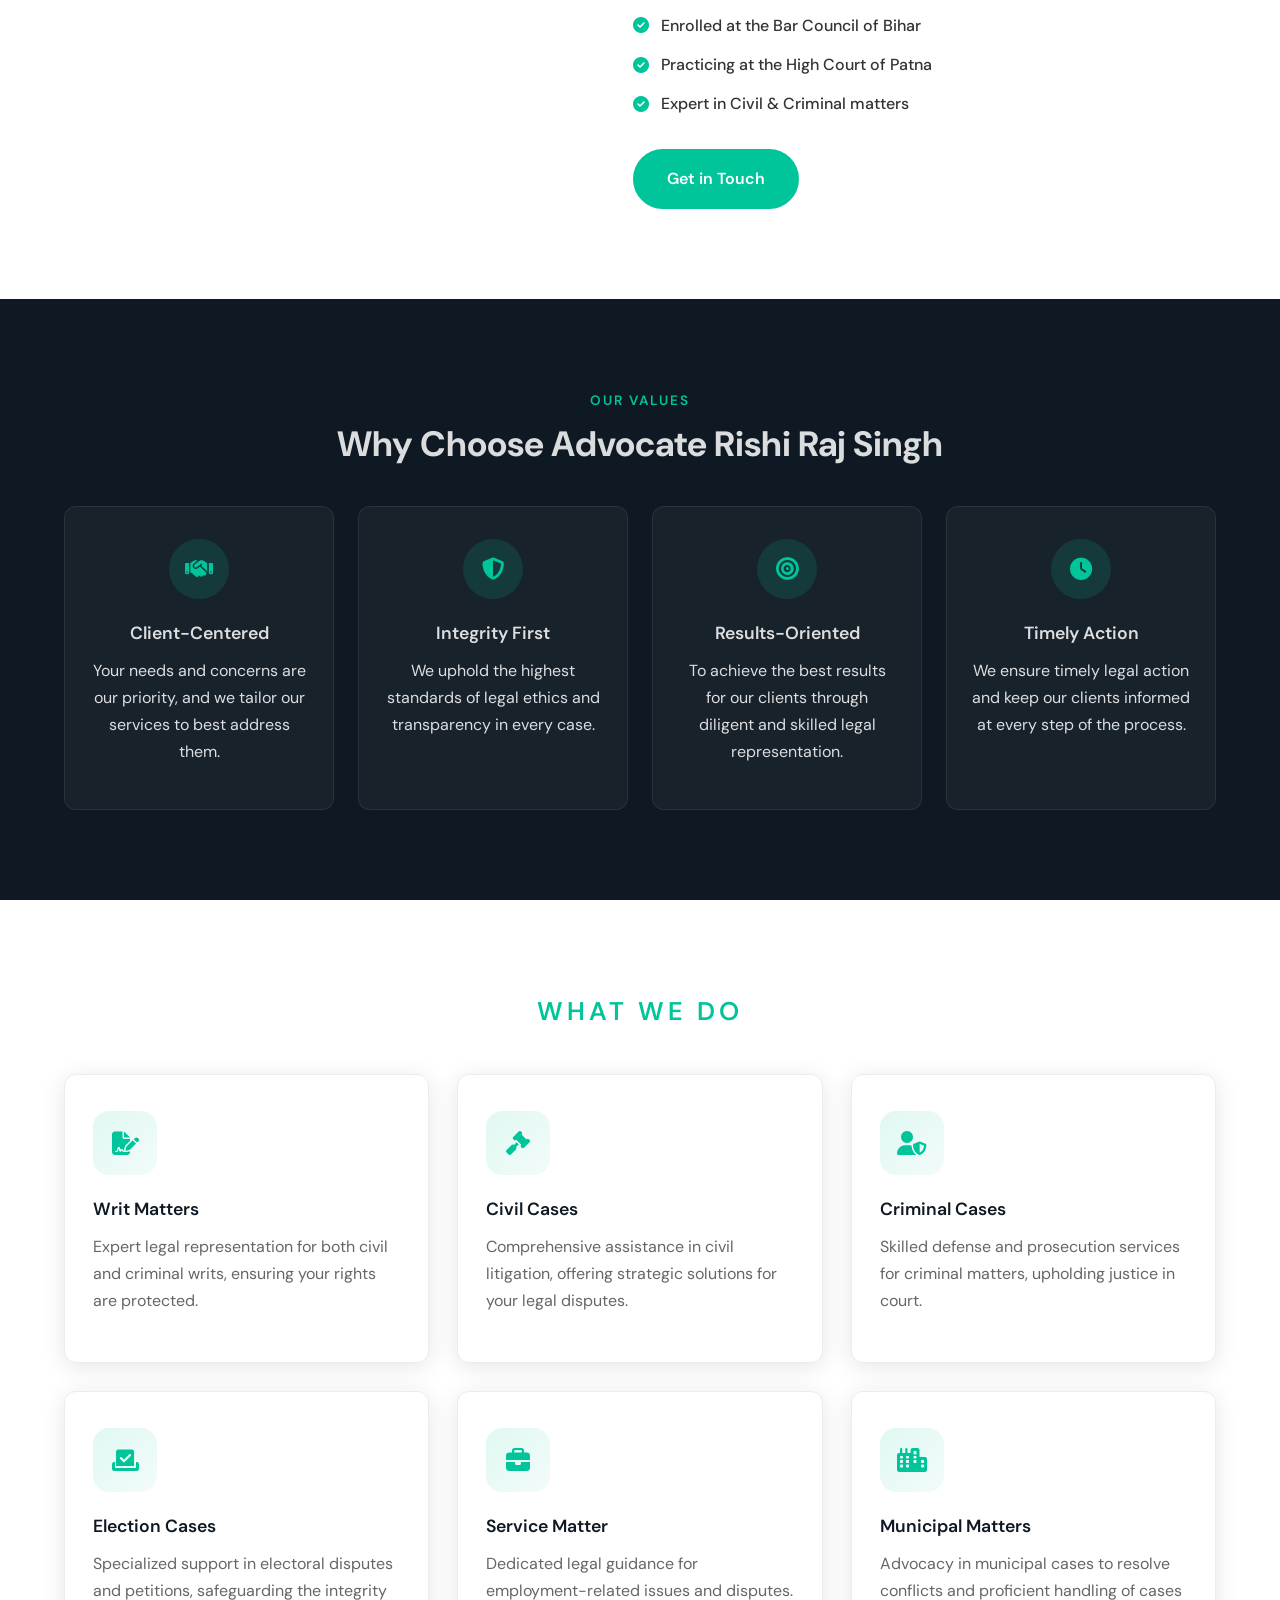
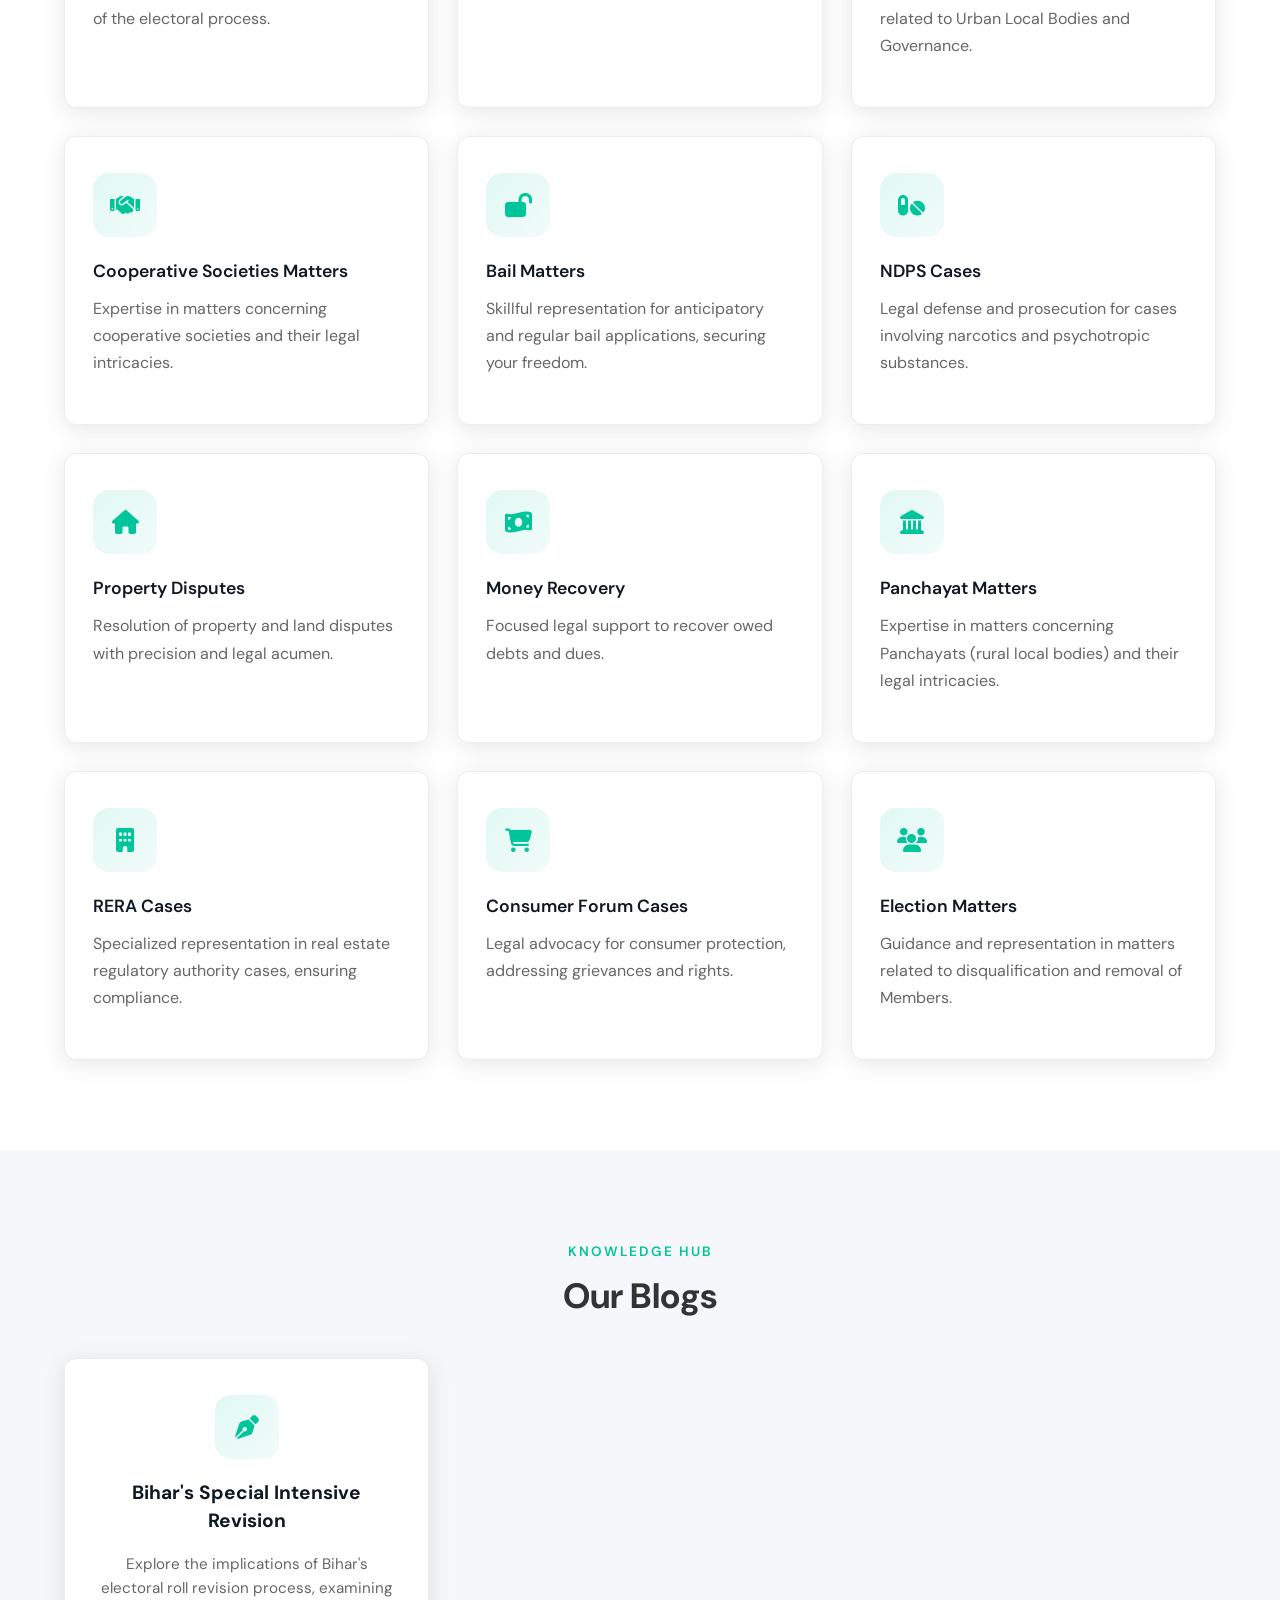
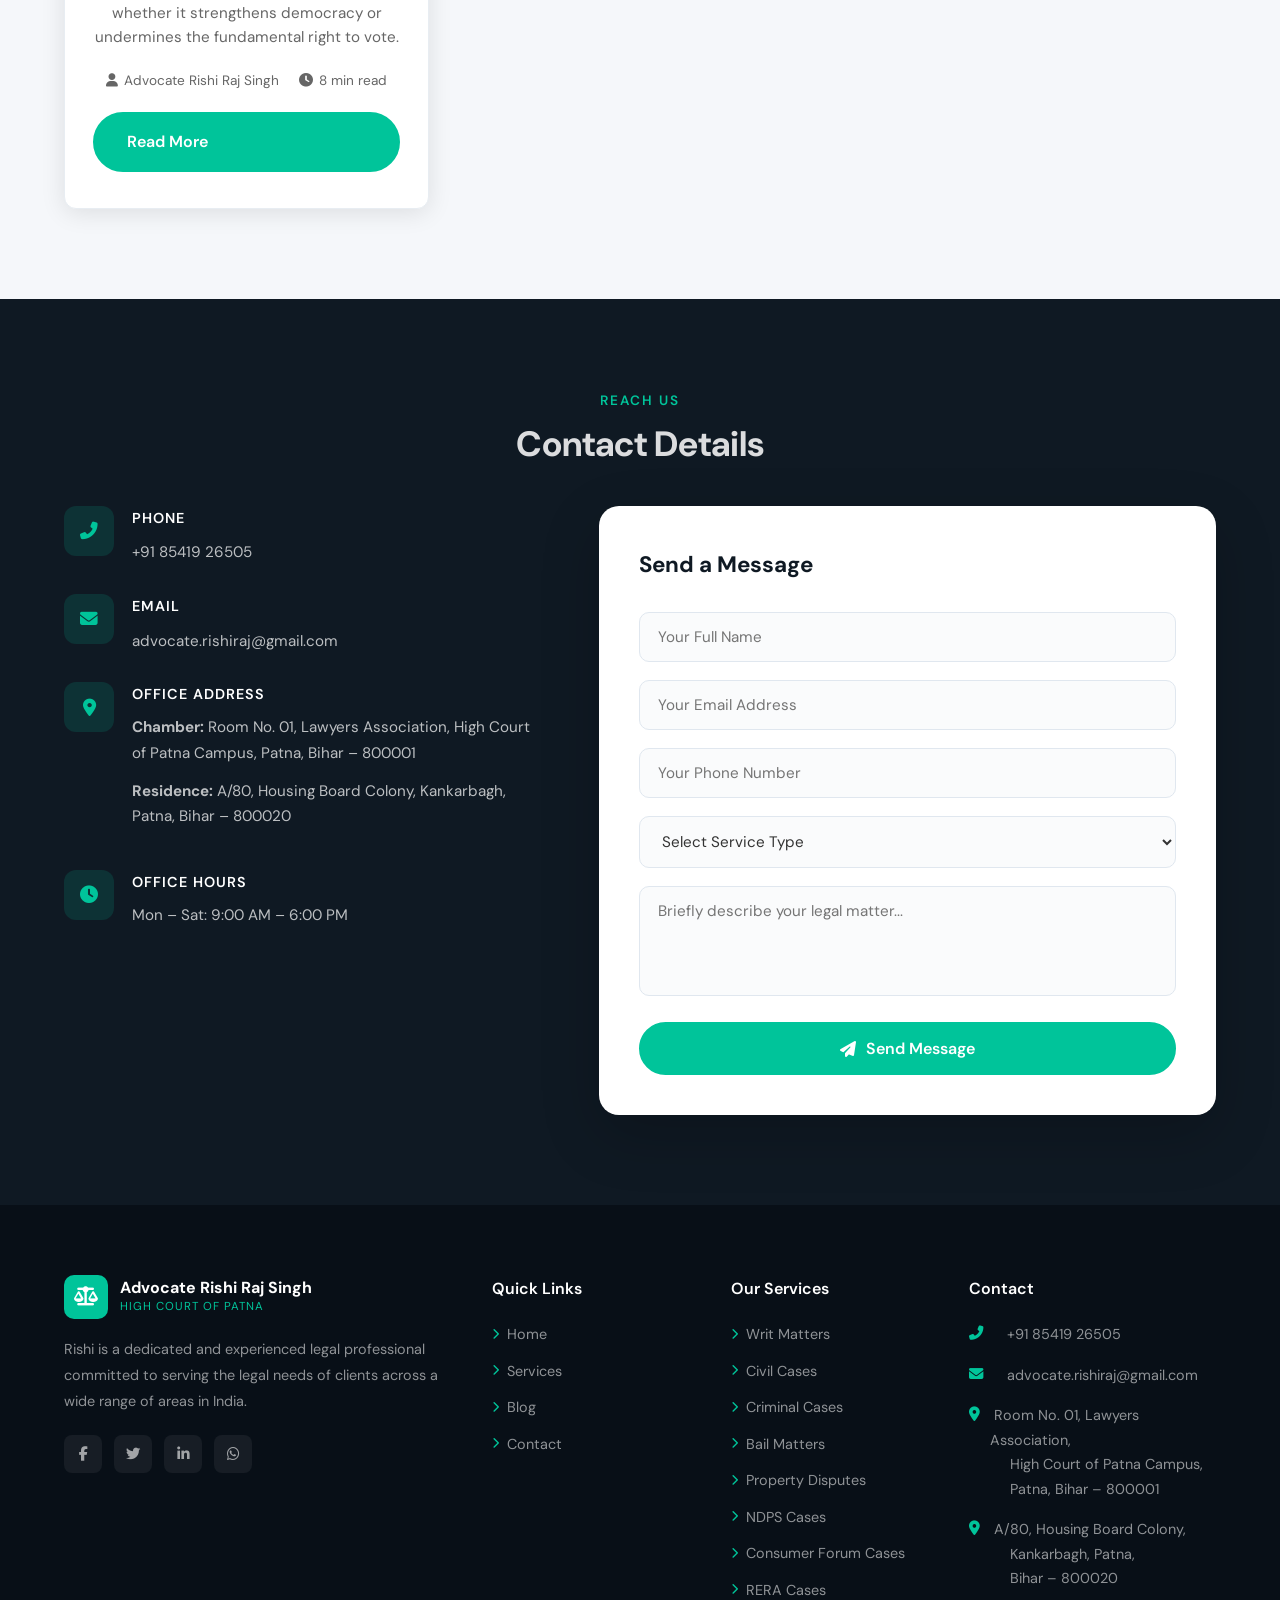
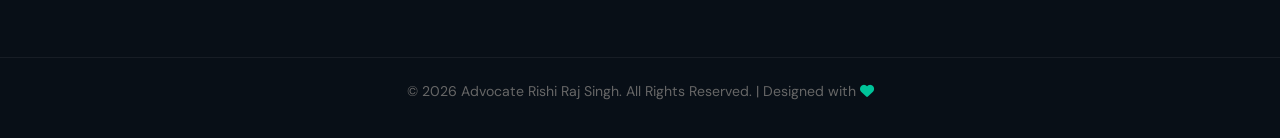
==== commit 69f9f882: "seo improved" ====
--- a/index.html
+++ b/index.html
@@ -5,9 +5,9 @@
   <meta name="viewport" content="width=device-width, initial-scale=1.0"/>
 
   <!-- Essential SEO Tags -->
-  <title>Advocate Rishi Raj Singh – High Court of Patna | Criminal, Civil & Writ Lawyer</title>
-  <meta name="description" content="Advocate Rishi Raj Singh - Experienced legal professional at High Court of Patna. Expert in Civil, Criminal, Writ, Election, NDPS, Property Disputes & Consumer Cases. Contact: +91 8541926505"/>
-  <meta name="keywords" content="advocate Patna, lawyer High Court Patna, criminal lawyer Patna, civil lawyer Bihar, writ petition Patna, bail lawyer Bihar, NDPS lawyer Patna, best advocate Patna High Court, Rishi Raj Singh advocate"/>
+  <title>Best Advocate Patna High Court | Criminal, Civil, Election Lawyer Bihar</title>
+  <meta name="description" content="Best advocate in Patna High Court and Bihar. Expert in criminal, civil, election, writ, NDPS, property dispute and consumer law for Patna, Nalanda, Nawada, Bihar Sharif, Rajgir and nearby Bihar districts."/>
+  <meta name="keywords" content="advocate Patna, lawyer Patna, advocate Patna High Court, lawyer Patna High Court, best advocate Patna, best lawyer Patna, criminal lawyer Patna, civil lawyer Patna, bail lawyer Patna, NDPS lawyer Patna, writ petition lawyer Patna, election lawyer Patna, property dispute lawyer Patna, RERA lawyer Patna, best criminal lawyer Patna High Court, best civil lawyer Bihar, advocate Bihar, lawyer Bihar, advocate Nalanda, lawyer Nalanda, advocate Bihar Sharif, lawyer Bihar Sharif, advocate Nawada, lawyer Nawada, advocate Rajgir, lawyer Rajgir, best advocate Bihar, best lawyer Bihar, criminal lawyer Bihar, civil lawyer Bihar, Rishi Raj Singh advocate, Rishi Raj Singh lawyer Patna"/>
   <meta name="author" content="Advocate Rishi Raj Singh"/>
   <meta name="robots" content="index, follow"/>
   <meta name="language" content="English"/>
@@ -18,16 +18,16 @@
 
   <!-- Open Graph Tags (FIXED URLs) -->
   <meta property="og:type" content="website"/>
-  <meta property="og:title" content="Advocate Rishi Raj Singh – High Court of Patna"/>
-  <meta property="og:description" content="Trusted legal professional providing expert services in Civil, Criminal, Writ, and Election matters at High Court of Patna."/>
+  <meta property="og:title" content="Best Advocate Patna High Court | Criminal, Civil, Election Lawyer Bihar"/>
+  <meta property="og:description" content="Trusted legal professional serving Patna, Bihar Sharif, Nalanda, Nawada and Rajgir. Expert in criminal, civil, election, writ, NDPS and property dispute matters."/>
   <meta property="og:url" content="https://rishimnlua-spec.github.io/rishirajsingh-advocate/"/>
   <meta property="og:image" content="https://rishimnlua-spec.github.io/rishirajsingh-advocate/image.png"/>
   <meta property="og:site_name" content="Advocate Rishi Raj Singh"/>
 
   <!-- Twitter Card Tags (FIXED URLs) -->
   <meta name="twitter:card" content="summary_large_image"/>
-  <meta name="twitter:title" content="Advocate Rishi Raj Singh – High Court of Patna"/>
-  <meta name="twitter:description" content="Trusted legal professional at High Court of Patna. Expert in Civil, Criminal & Writ matters."/>
+  <meta name="twitter:title" content="Best Advocate Patna High Court | Criminal, Civil, Election Lawyer Bihar"/>
+  <meta name="twitter:description" content="Trusted legal professional serving Patna, Bihar Sharif, Nalanda, Nawada and Rajgir. Expert in criminal, civil, election and writ matters."/>
   <meta name="twitter:image" content="https://rishimnlua-spec.github.io/rishirajsingh-advocate/image.png"/>
 
   <!-- Google Search Console Verification (paste your code here) -->
@@ -57,7 +57,31 @@
       "addressCountry": "IN"
     },
     "priceRange": "$$",
-    "areaServed": "Bihar, India",
+    "areaServed": ["Patna", "Bihar", "Nalanda", "Bihar Sharif", "Nawada", "Rajgir", "Patna High Court"],
+    "hasOfferCatalog": {
+      "@type": "OfferCatalog",
+      "name": "Legal Services",
+      "itemListElement": [
+        {"@type": "Offer", "itemOffered": {"@type": "Service", "name": "Criminal Lawyer Patna"}},
+        {"@type": "Offer", "itemOffered": {"@type": "Service", "name": "Criminal Advocate Patna"}},
+        {"@type": "Offer", "itemOffered": {"@type": "Service", "name": "Civil Lawyer Patna"}},
+        {"@type": "Offer", "itemOffered": {"@type": "Service", "name": "Civil Advocate Patna"}},
+        {"@type": "Offer", "itemOffered": {"@type": "Service", "name": "Bail Lawyer Patna"}},
+        {"@type": "Offer", "itemOffered": {"@type": "Service", "name": "Bail Advocate Patna"}},
+        {"@type": "Offer", "itemOffered": {"@type": "Service", "name": "NDPS Lawyer Bihar"}},
+        {"@type": "Offer", "itemOffered": {"@type": "Service", "name": "NDPS Advocate Bihar"}},
+        {"@type": "Offer", "itemOffered": {"@type": "Service", "name": "Election Lawyer Patna"}},
+        {"@type": "Offer", "itemOffered": {"@type": "Service", "name": "Election Advocate Patna"}},
+        {"@type": "Offer", "itemOffered": {"@type": "Service", "name": "Writ Petition Lawyer Patna"}},
+        {"@type": "Offer", "itemOffered": {"@type": "Service", "name": "Writ Petition Advocate Patna"}},
+        {"@type": "Offer", "itemOffered": {"@type": "Service", "name": "Property Dispute Lawyer Bihar"}},
+        {"@type": "Offer", "itemOffered": {"@type": "Service", "name": "Property Dispute Advocate Bihar"}},
+        {"@type": "Offer", "itemOffered": {"@type": "Service", "name": "RERA Lawyer Patna"}},
+        {"@type": "Offer", "itemOffered": {"@type": "Service", "name": "RERA Advocate Patna"}},
+        {"@type": "Offer", "itemOffered": {"@type": "Service", "name": "Consumer Forum Lawyer Patna"}},
+        {"@type": "Offer", "itemOffered": {"@type": "Service", "name": "Consumer Forum Advocate Patna"}}
+      ]
+    },
     "knowsAbout": ["Civil Law", "Criminal Law", "Writ Petitions", "Election Law", "NDPS Cases", "Property Disputes", "Consumer Law", "Bail Matters", "RERA Cases"]
   }
   </script>
@@ -77,6 +101,30 @@
     "alumniOf": {
       "@type": "EducationalOrganization",
       "name": "Maharashtra National Law University, Aurangabad"
+    },
+    "hasOfferCatalog": {
+      "@type": "OfferCatalog",
+      "name": "Legal Services",
+      "itemListElement": [
+        {"@type": "Offer", "itemOffered": {"@type": "Service", "name": "Criminal Lawyer Patna"}},
+        {"@type": "Offer", "itemOffered": {"@type": "Service", "name": "Criminal Advocate Patna"}},
+        {"@type": "Offer", "itemOffered": {"@type": "Service", "name": "Civil Lawyer Patna"}},
+        {"@type": "Offer", "itemOffered": {"@type": "Service", "name": "Civil Advocate Patna"}},
+        {"@type": "Offer", "itemOffered": {"@type": "Service", "name": "Bail Lawyer Patna"}},
+        {"@type": "Offer", "itemOffered": {"@type": "Service", "name": "Bail Advocate Patna"}},
+        {"@type": "Offer", "itemOffered": {"@type": "Service", "name": "NDPS Lawyer Bihar"}},
+        {"@type": "Offer", "itemOffered": {"@type": "Service", "name": "NDPS Advocate Bihar"}},
+        {"@type": "Offer", "itemOffered": {"@type": "Service", "name": "Election Lawyer Patna"}},
+        {"@type": "Offer", "itemOffered": {"@type": "Service", "name": "Election Advocate Patna"}},
+        {"@type": "Offer", "itemOffered": {"@type": "Service", "name": "Writ Petition Lawyer Patna"}},
+        {"@type": "Offer", "itemOffered": {"@type": "Service", "name": "Writ Petition Advocate Patna"}},
+        {"@type": "Offer", "itemOffered": {"@type": "Service", "name": "Property Dispute Lawyer Bihar"}},
+        {"@type": "Offer", "itemOffered": {"@type": "Service", "name": "Property Dispute Advocate Bihar"}},
+        {"@type": "Offer", "itemOffered": {"@type": "Service", "name": "RERA Lawyer Patna"}},
+        {"@type": "Offer", "itemOffered": {"@type": "Service", "name": "RERA Advocate Patna"}},
+        {"@type": "Offer", "itemOffered": {"@type": "Service", "name": "Consumer Forum Lawyer Patna"}},
+        {"@type": "Offer", "itemOffered": {"@type": "Service", "name": "Consumer Forum Advocate Patna"}}
+      ]
     }
   }
   </script>
@@ -140,6 +188,8 @@
         <p>Rishi is a dedicated and experienced legal professional enrolled at the Bar Council of Bihar, practicing at the High Court of Patna. He has built a reputation for diligence, integrity, and client-first representation.</p>
         <p>He holds a B.A. LL.B (Hons.) degree from Maharashtra National Law University, Aurangabad, and has since devoted his career to providing expert legal counsel across a wide spectrum of legal domains including civil, criminal, constitutional, and consumer law.</p>
         <p>Prior to practicing before the High Court of Patna, his professional experience includes practicing before the Supreme Court of India and working with a leading law firm in Mumbai.</p>
+        <p>He serves clients from Patna, Bihar Sharif, Nalanda, Nawada, Rajgir and nearby Bihar districts for criminal, civil, election, writ, NDPS, property dispute and consumer law cases.</p>
+        <p>Whether you search for a best advocate in Patna, a best advocate in Bihar Sharif, a best advocate in Nalanda, a criminal lawyer in Bihar, or a qualified election lawyer in Nalanda, Rishi Raj Singh offers trusted legal representation with strong local expertise.</p>
         <p>His practice is guided by the belief that every client deserves access to skilled legal representation, regardless of the complexity of the matter.</p>
         <ul class="about-points">
           <li><i class="fas fa-check-circle"></i> B.A. LL.B (Hons.) – Maharashtra National Law University, Aurangabad</li>
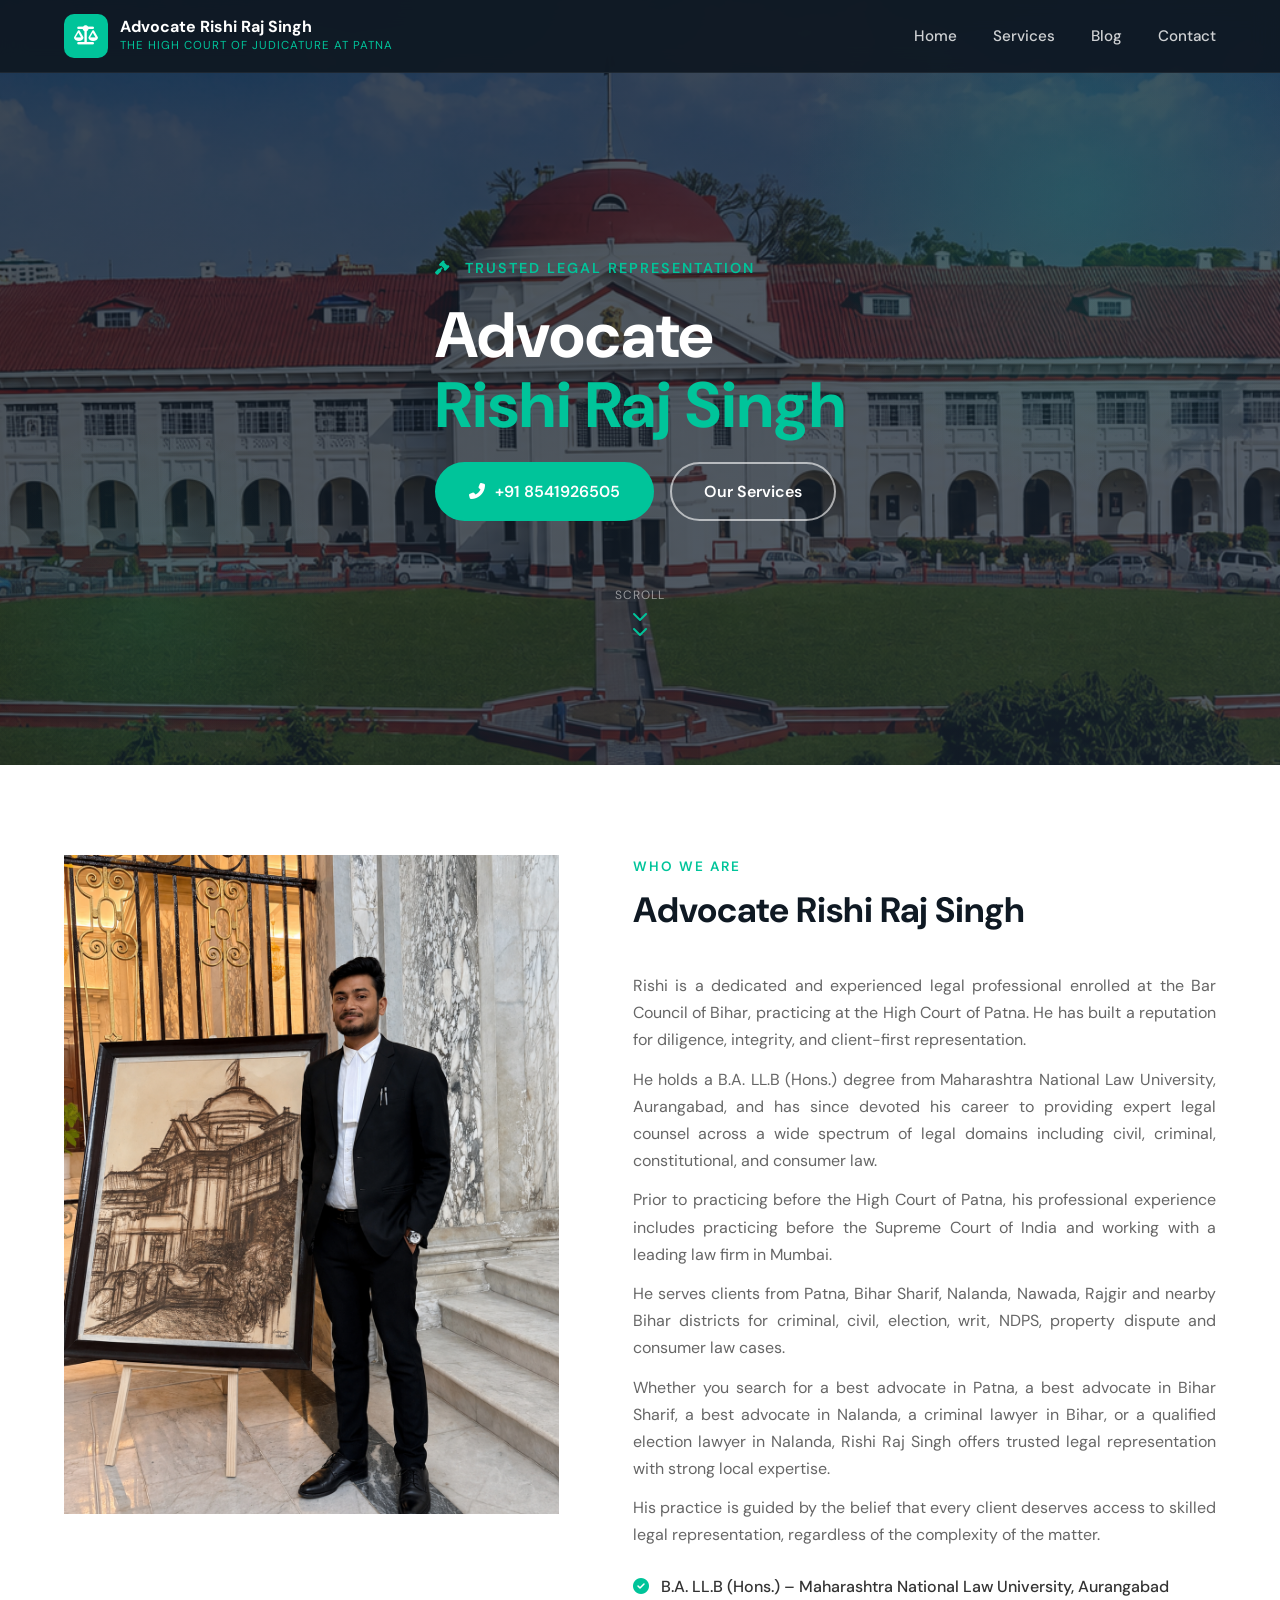
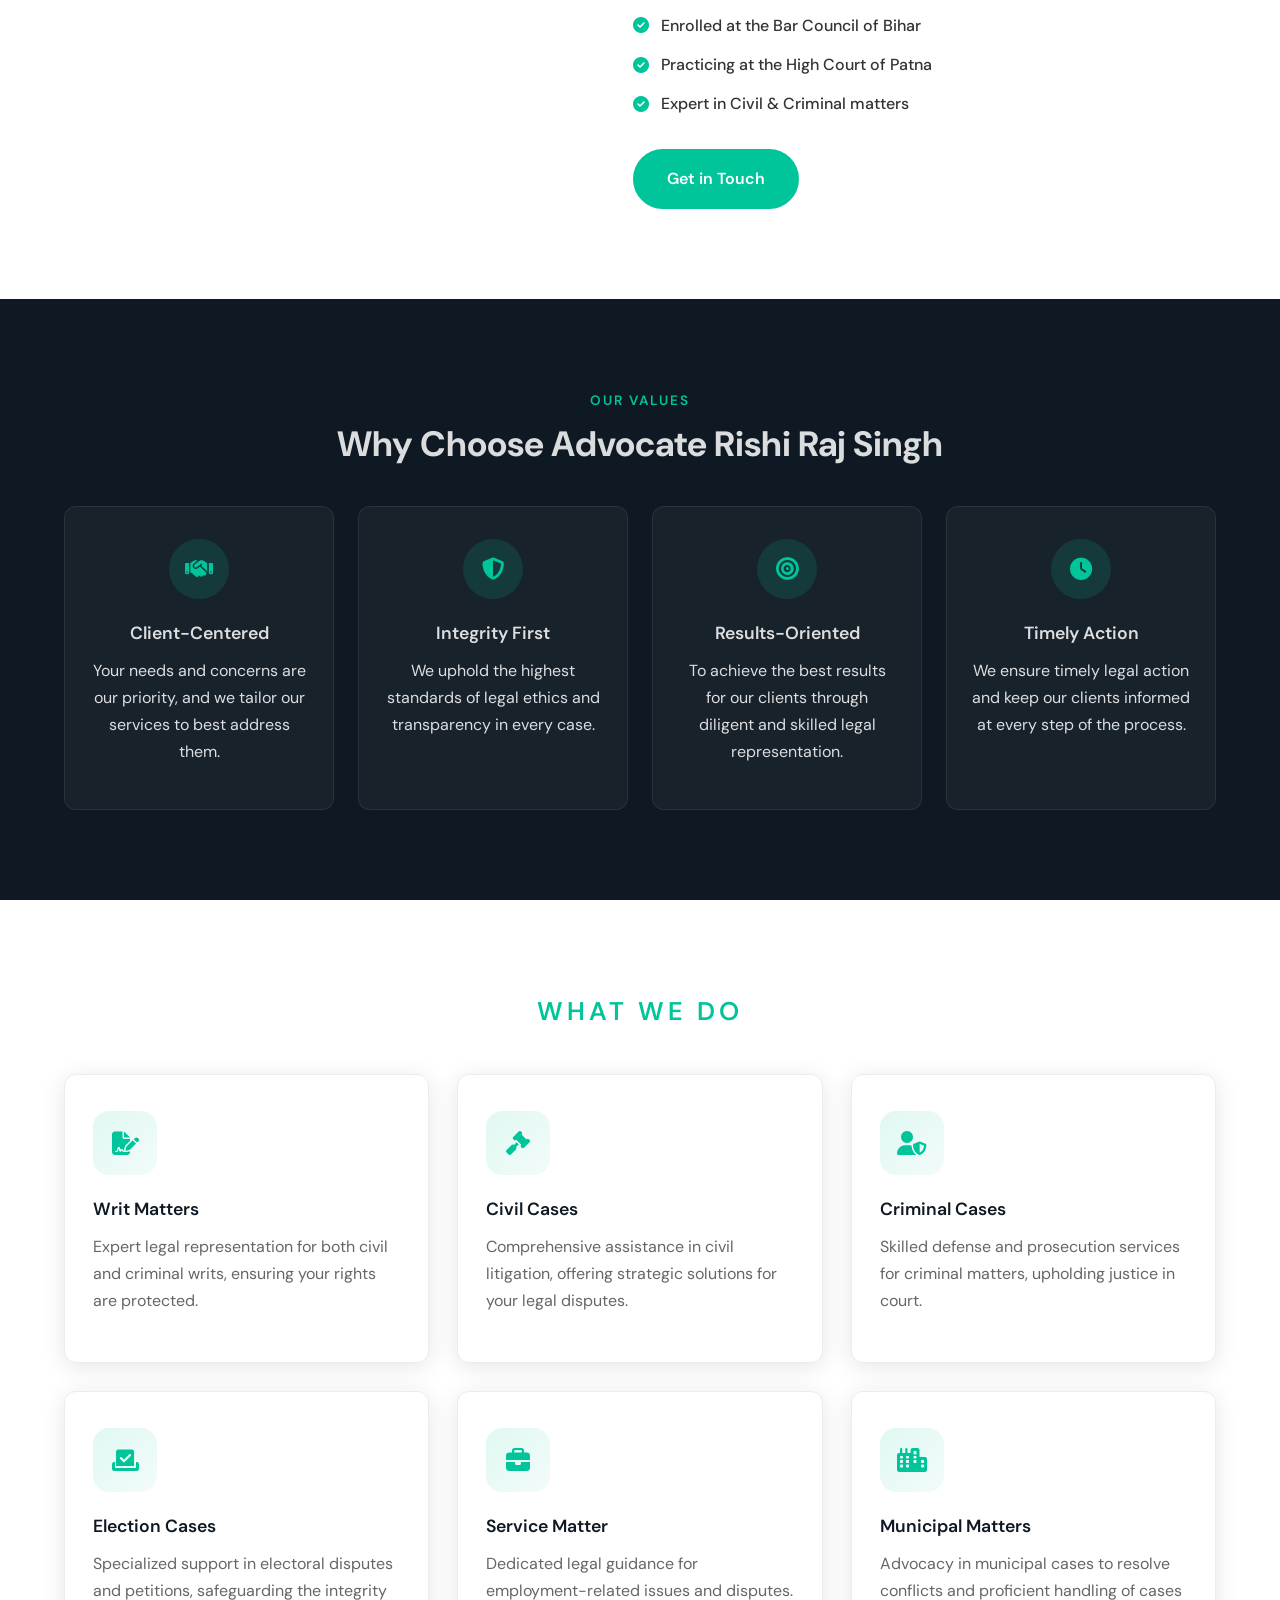
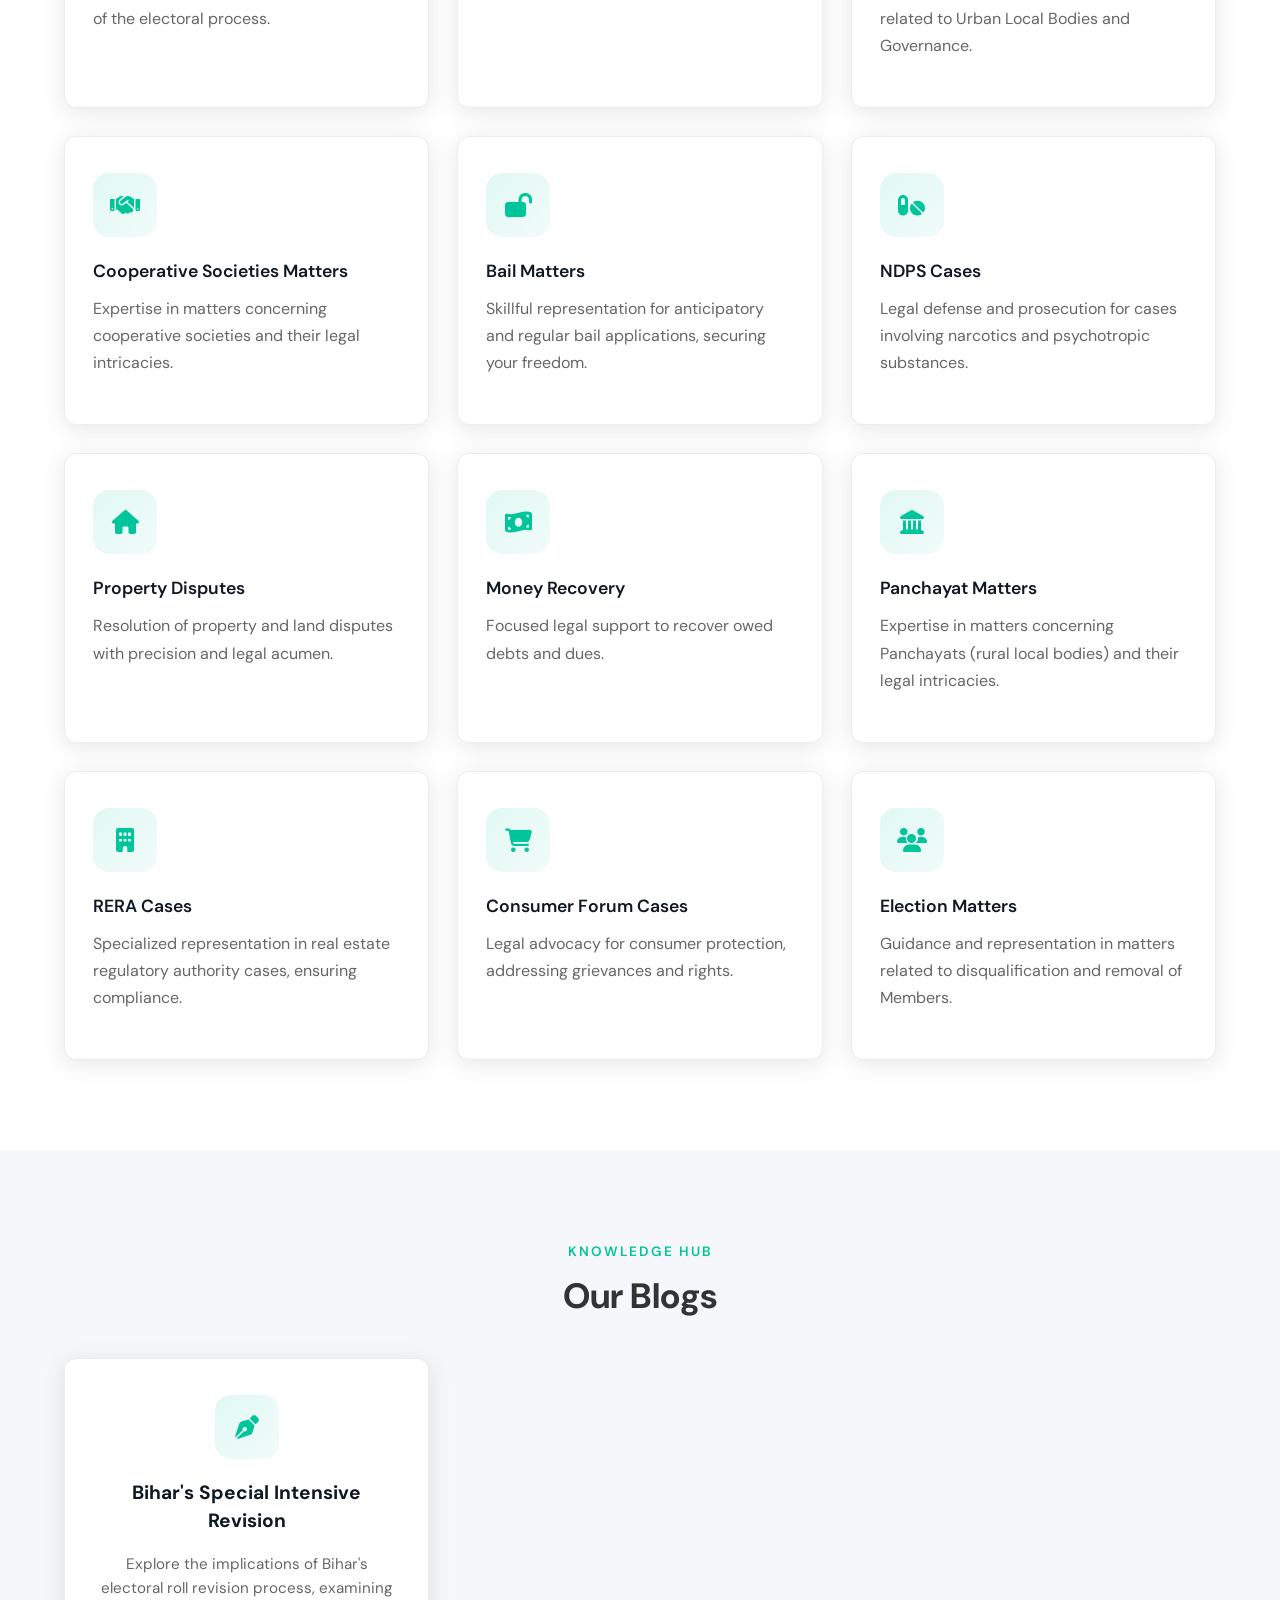
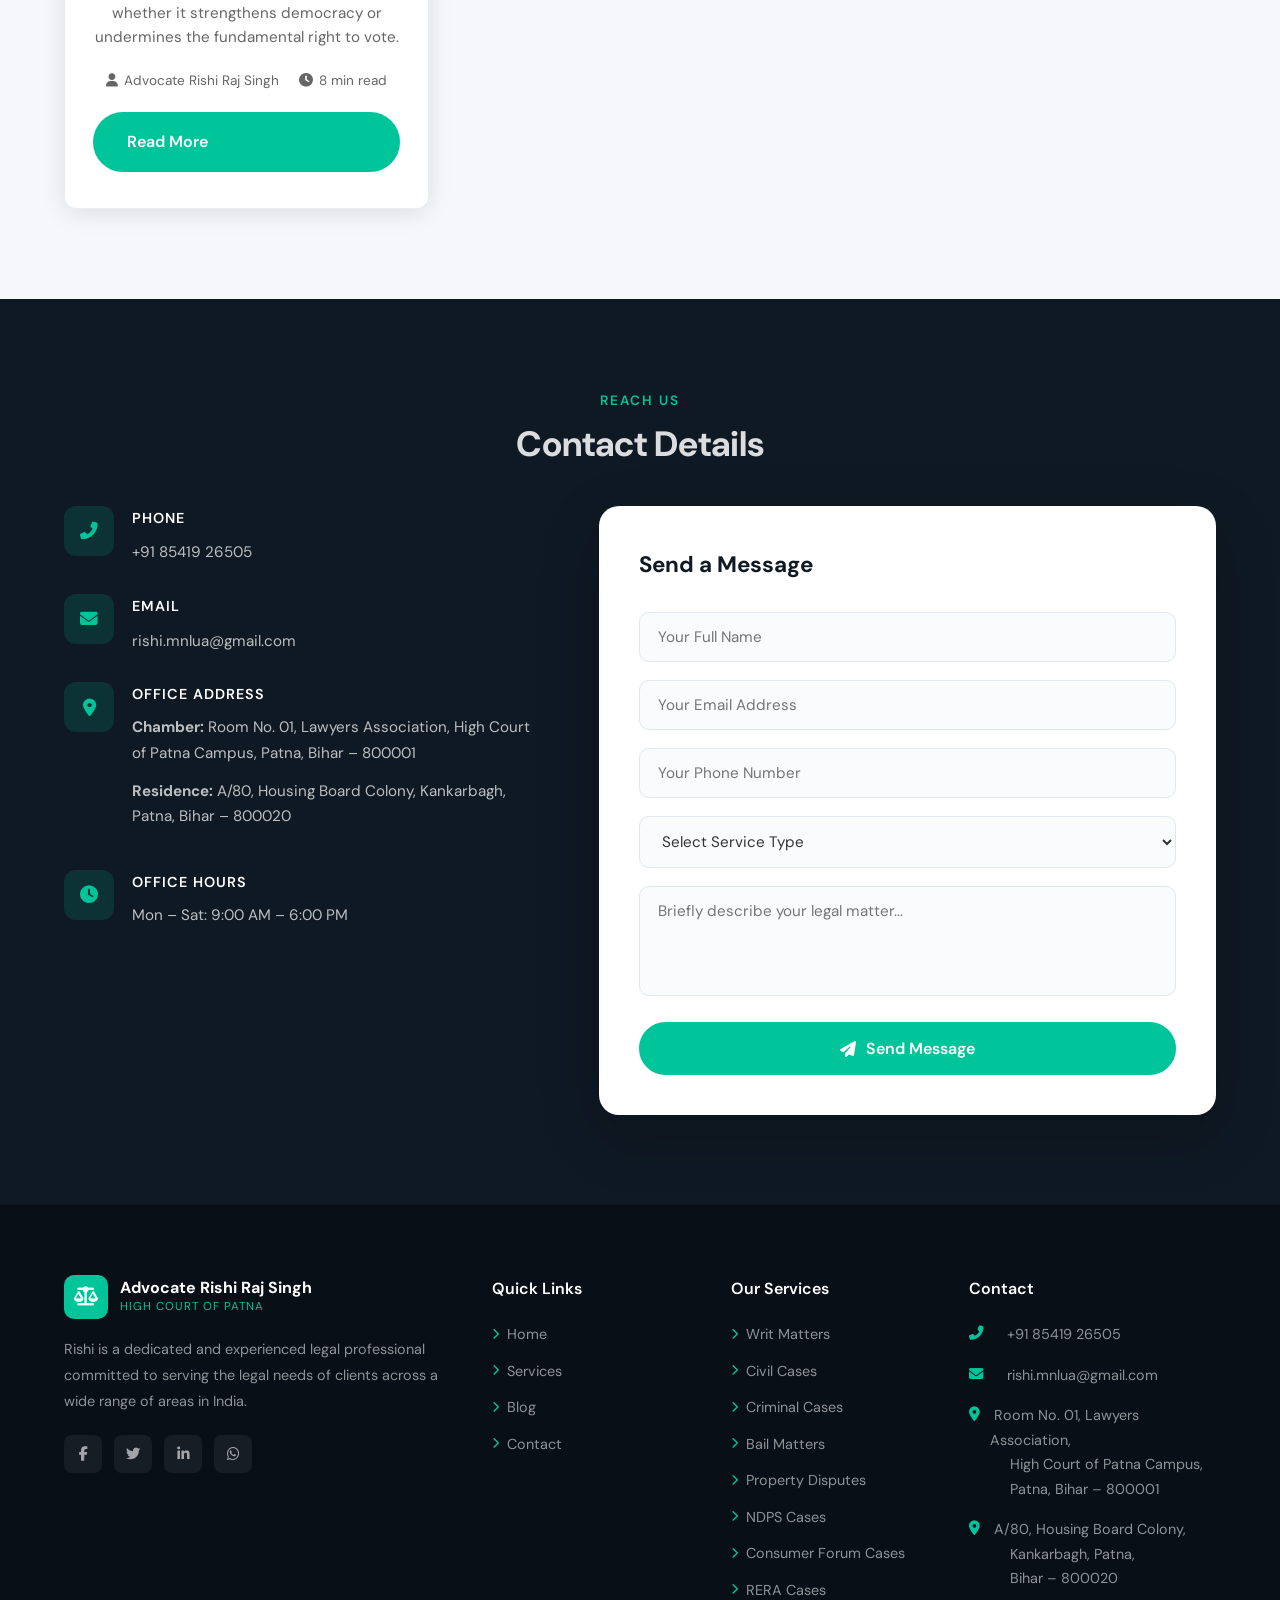
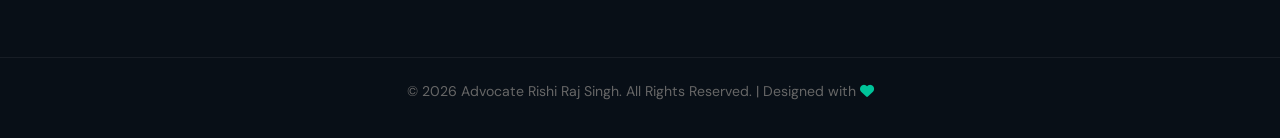
==== commit 4866eb32: "removing old site" ====
--- a/index.html
+++ b/index.html
@@ -14,7 +14,7 @@
   <meta name="revisit-after" content="7 days"/>
 
   <!-- Canonical URL (FIXED) -->
-  <link rel="canonical" href="https://rishimnlua-spec.github.io/rishirajsingh-advocate/"/>
+  <link rel="canonical" href="https://advrishirajsingh.co.in/"/>
 
   <!-- Open Graph Tags (FIXED URLs) -->
   <meta property="og:type" content="website"/>
@@ -30,8 +30,8 @@
   <meta name="twitter:description" content="Trusted legal professional serving Patna, Bihar Sharif, Nalanda, Nawada and Rajgir. Expert in criminal, civil, election and writ matters."/>
   <meta name="twitter:image" content="https://rishimnlua-spec.github.io/rishirajsingh-advocate/image.png"/>
 
-  <!-- Google Search Console Verification (paste your code here) -->
-  <meta name="google-site-verification" content="PASTE_YOUR_VERIFICATION_CODE_HERE"/>
+  <!-- Google Search Console Verification (added per request) -->
+  <meta name="google-site-verification" content="IVmqfxId1OQ10ete3VkoGdw3la04dNDO2SA3deBKUu0"/>
 
   <link rel="stylesheet" href="style.css"/>
   <link href="https://fonts.googleapis.com/css2?family=DM+Sans:wght@300;400;500;600;700&display=swap" rel="stylesheet"/>
@@ -46,7 +46,7 @@
     "image": "https://rishimnlua-spec.github.io/rishirajsingh-advocate/image.png",
     "description": "Trusted legal professional at High Court of Patna providing expert legal services in Civil, Criminal, Writ, Bail, NDPS and Consumer cases.",
     "telephone": "+91-85419-26505",
-    "email": "advocate.rishiraj@gmail.com",
+    "email": "rishi.mnlua@gmail.com",
     "url": "https://rishimnlua-spec.github.io/rishirajsingh-advocate/",
     "address": {
       "@type": "PostalAddress",
@@ -97,7 +97,7 @@
     "description": "Advocate at High Court of Patna",
     "jobTitle": "Advocate",
     "telephone": "+91-85419-26505",
-    "email": "advocate.rishiraj@gmail.com",
+    "email": "rishi.mnlua@gmail.com",
     "alumniOf": {
       "@type": "EducationalOrganization",
       "name": "Maharashtra National Law University, Aurangabad"
@@ -354,7 +354,7 @@
             <div class="contact-icon"><i class="fas fa-envelope"></i></div>
             <div>
               <h4>Email</h4>
-              <a href="mailto:advocate.rishiraj@gmail.com">advocate.rishiraj@gmail.com</a>
+              <a href="mailto:rishi.mnlua@gmail.com">rishi.mnlua@gmail.com</a>
             </div>
           </div>
           <div class="contact-card">
@@ -461,7 +461,7 @@
       <div class="footer-contact">
         <h4>Contact</h4>
         <p><i class="fas fa-phone-alt"></i> &nbsp;<a href="tel:+918541926505">+91 85419 26505</a></p>
-        <p><i class="fas fa-envelope"></i> &nbsp;<a href="mailto:advocate.rishiraj@gmail.com">advocate.rishiraj@gmail.com</a></p>
+        <p><i class="fas fa-envelope"></i> &nbsp;<a href="mailto:rishi.mnlua@gmail.com">rishi.mnlua@gmail.com</a></p>
         <p><i class="fas fa-map-marker-alt"></i> &nbsp;Room No. 01, Lawyers Association,<br/>&nbsp;&nbsp;&nbsp;&nbsp;&nbsp;High Court of Patna Campus,<br/>&nbsp;&nbsp;&nbsp;&nbsp;&nbsp;Patna, Bihar – 800001</p>
         <p><i class="fas fa-map-marker-alt"></i> &nbsp;A/80, Housing Board Colony,<br/>&nbsp;&nbsp;&nbsp;&nbsp;&nbsp;Kankarbagh, Patna,<br/>&nbsp;&nbsp;&nbsp;&nbsp;&nbsp;Bihar – 800020</p>
       </div>
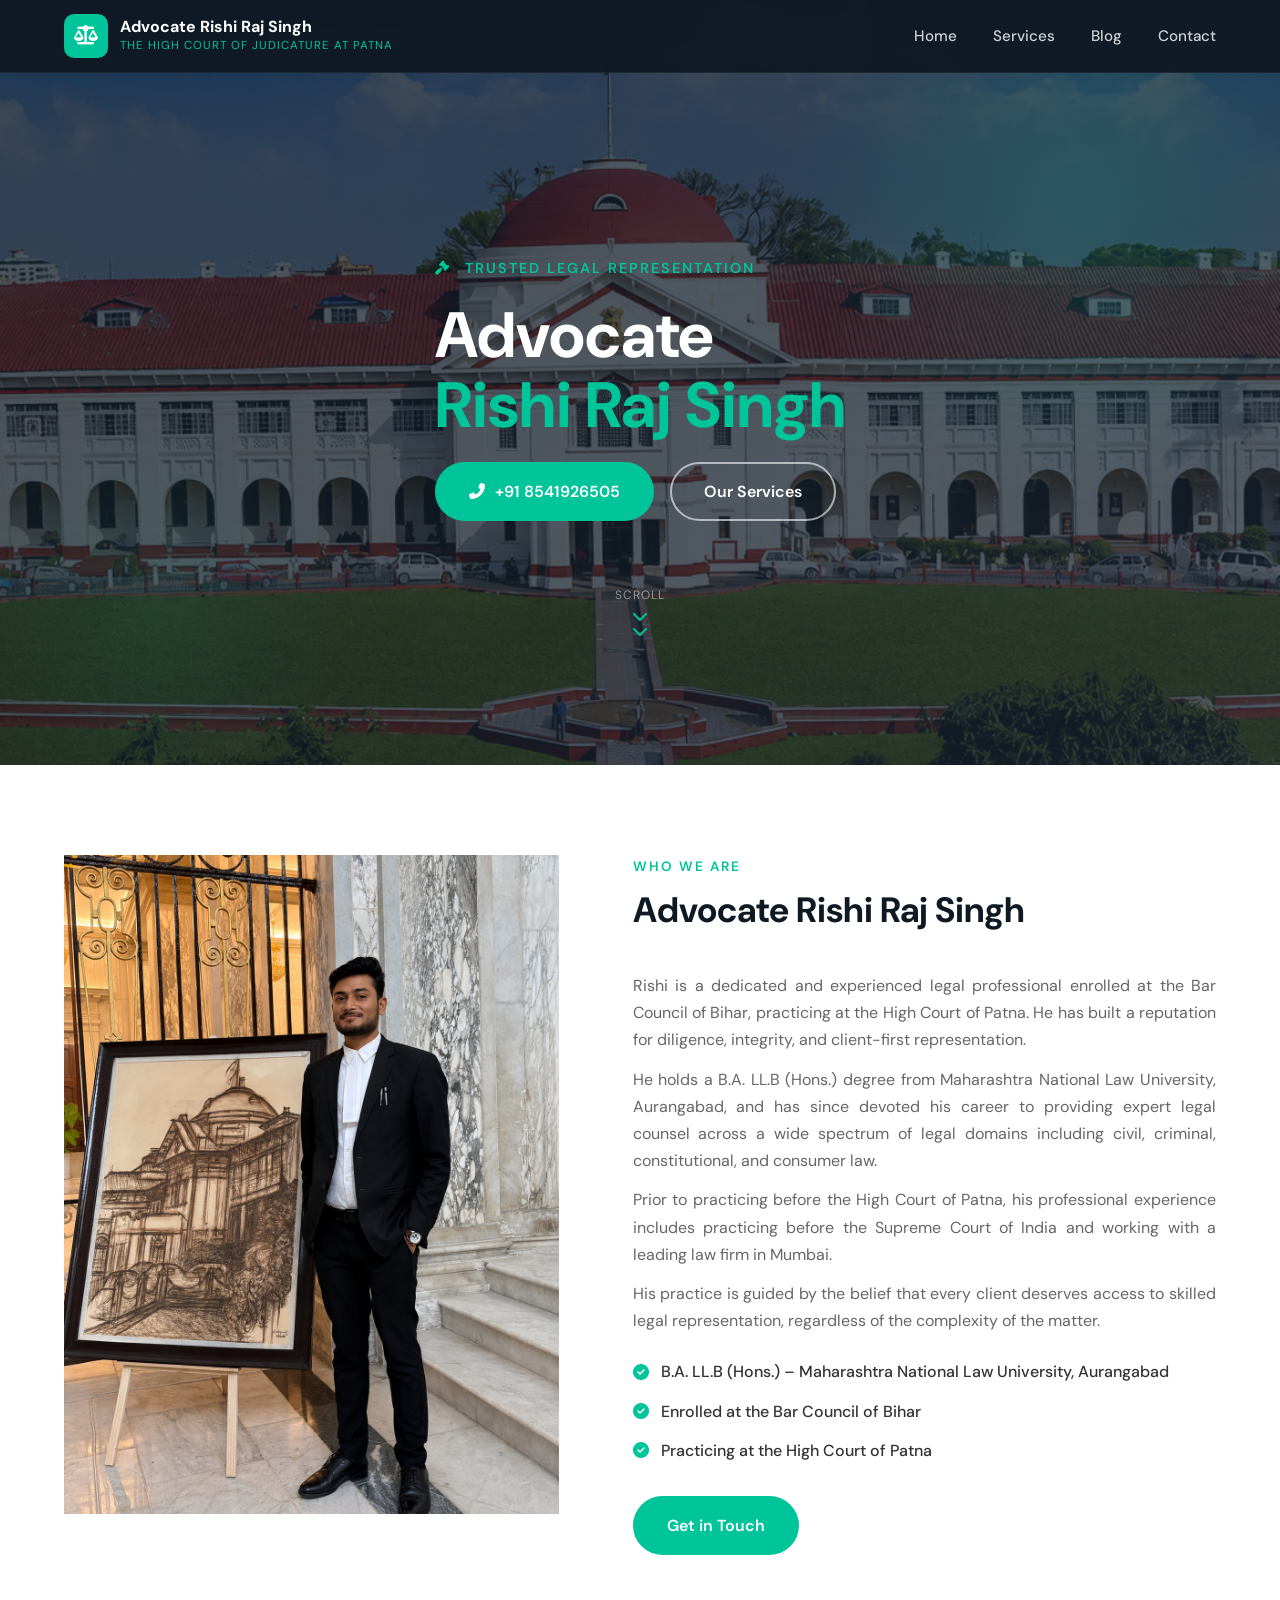
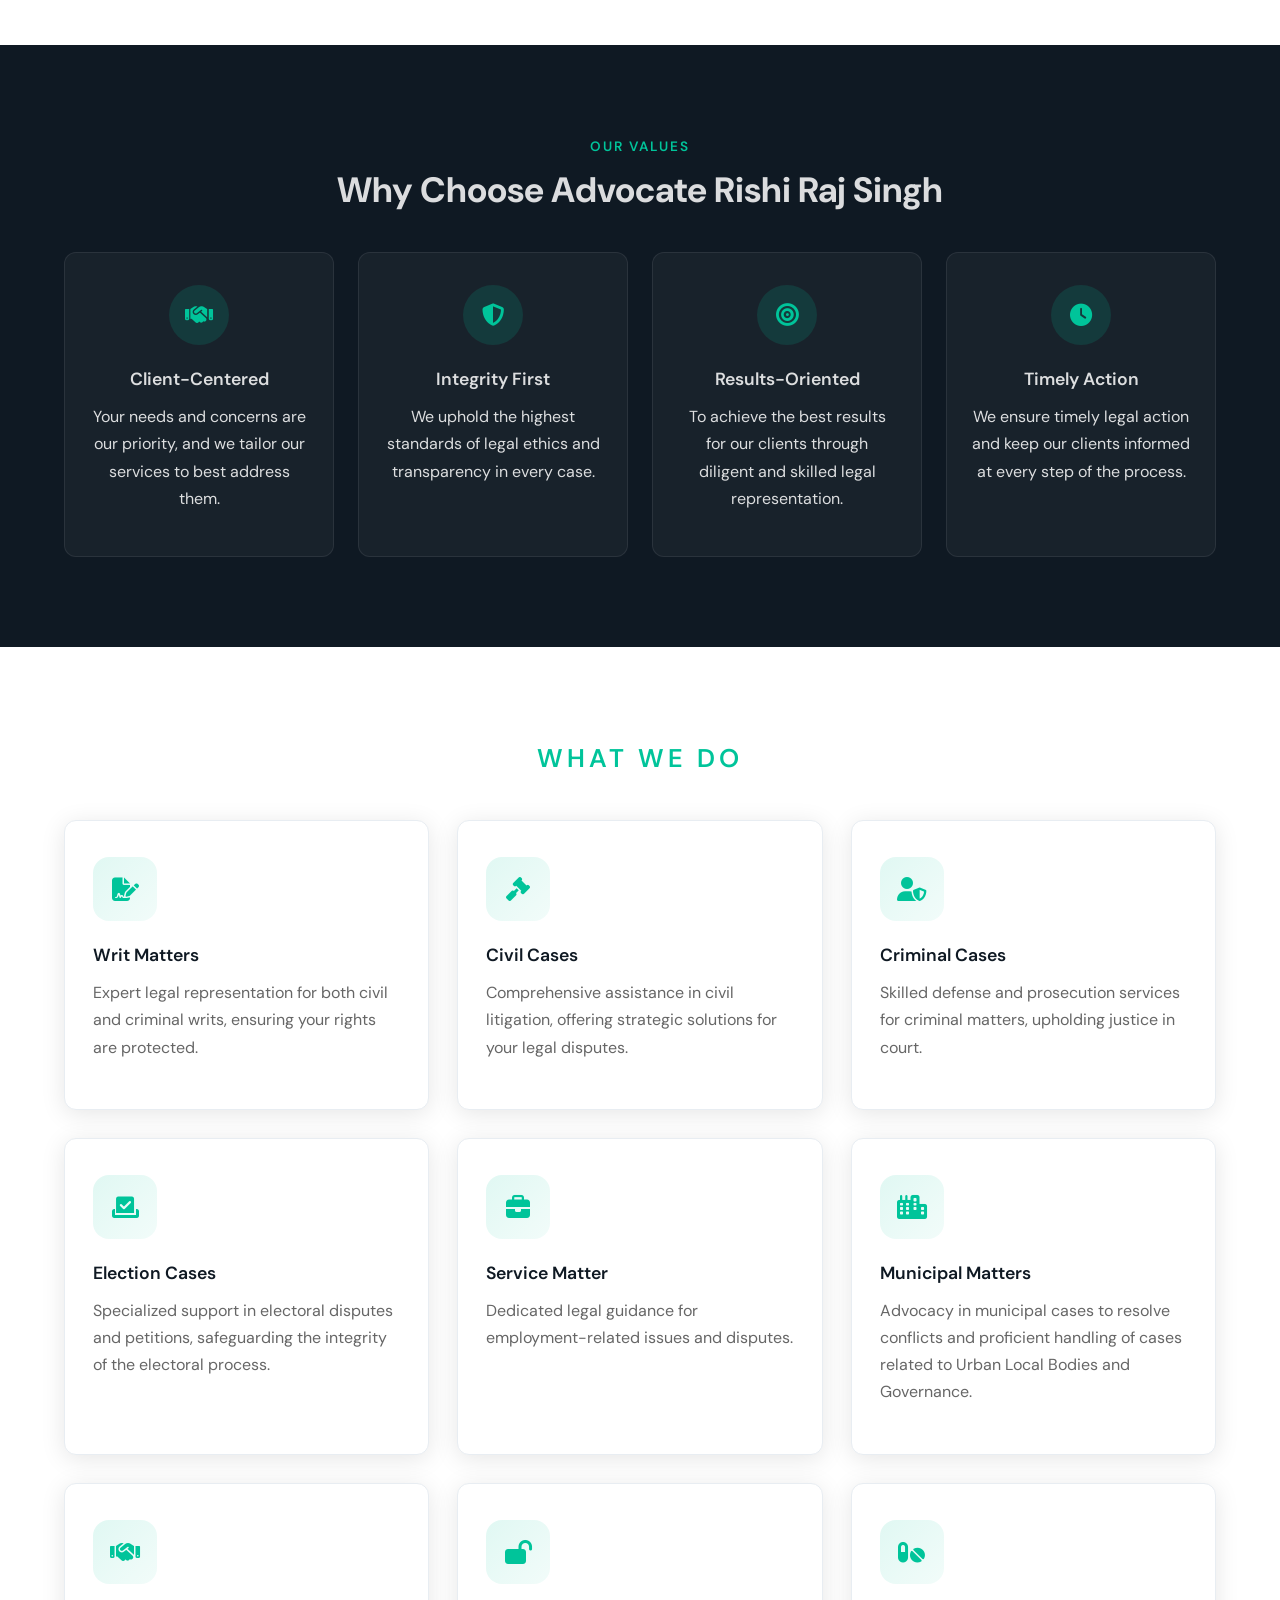
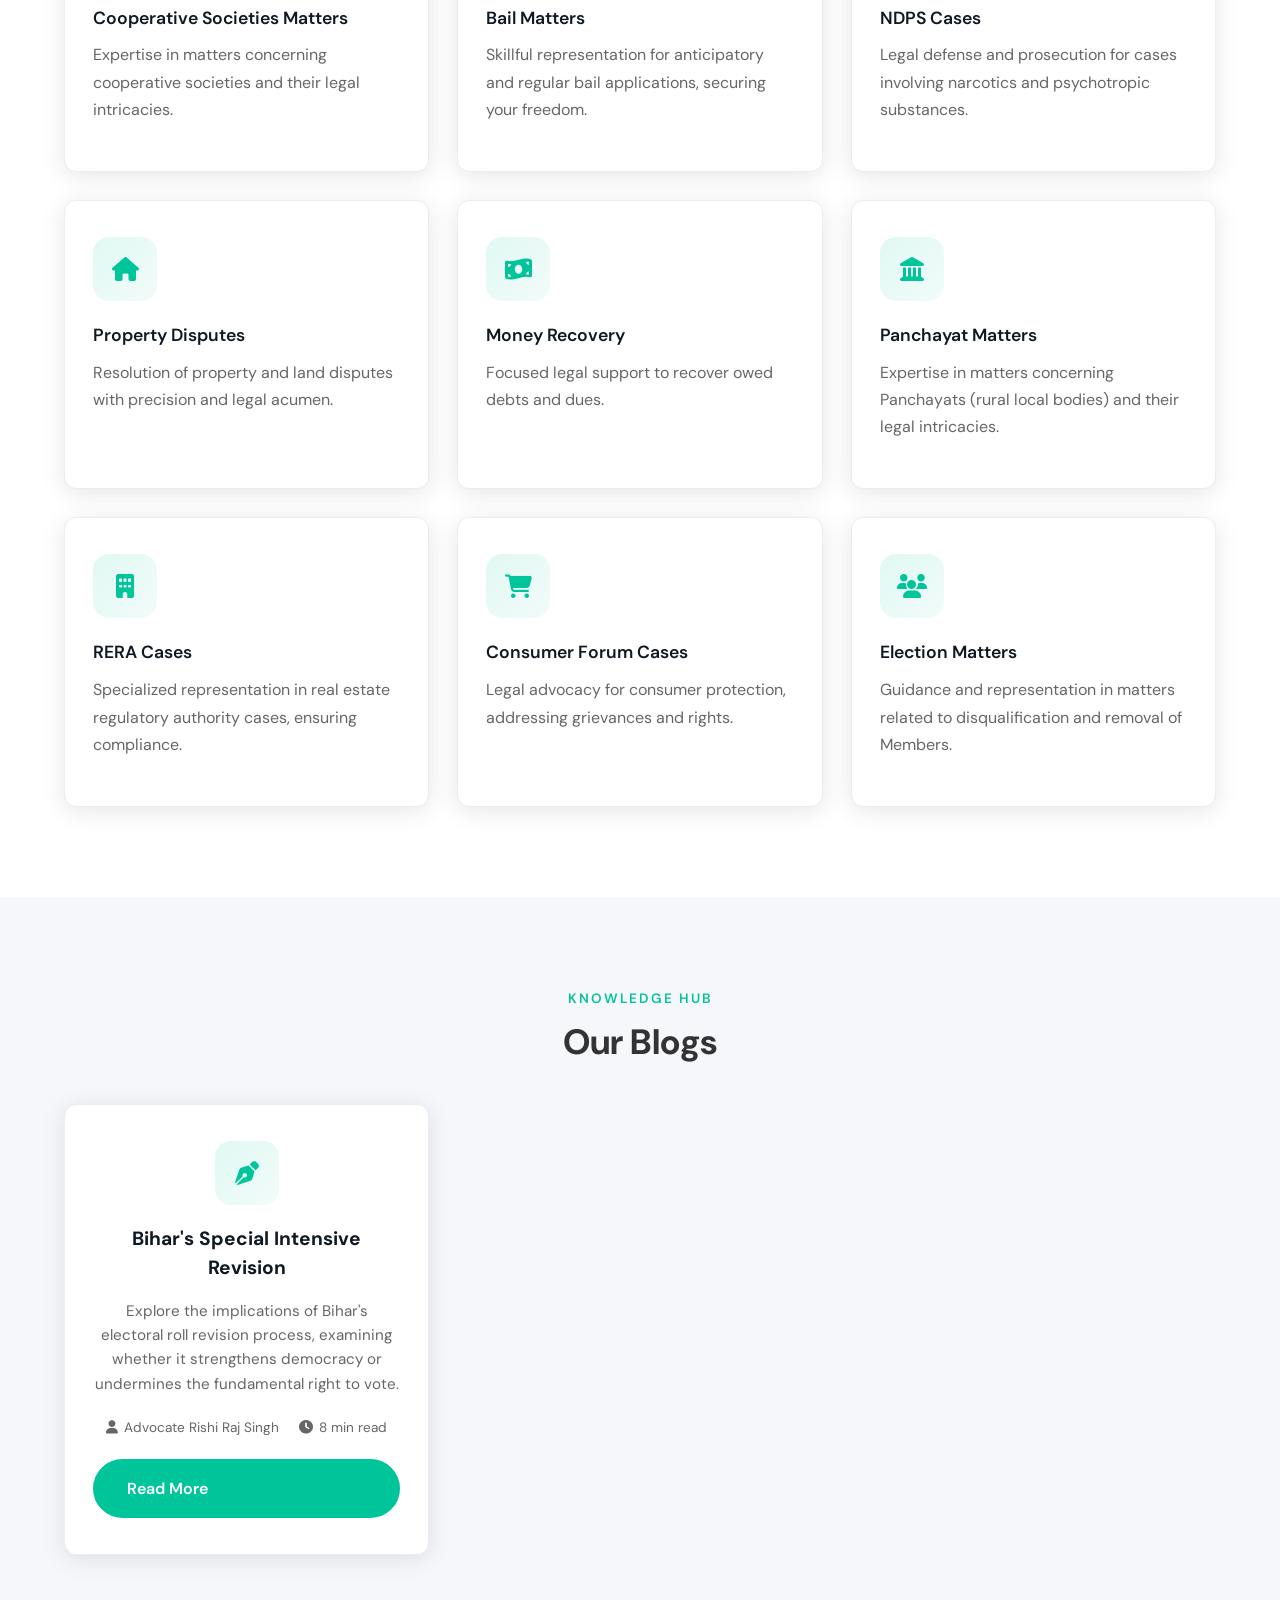
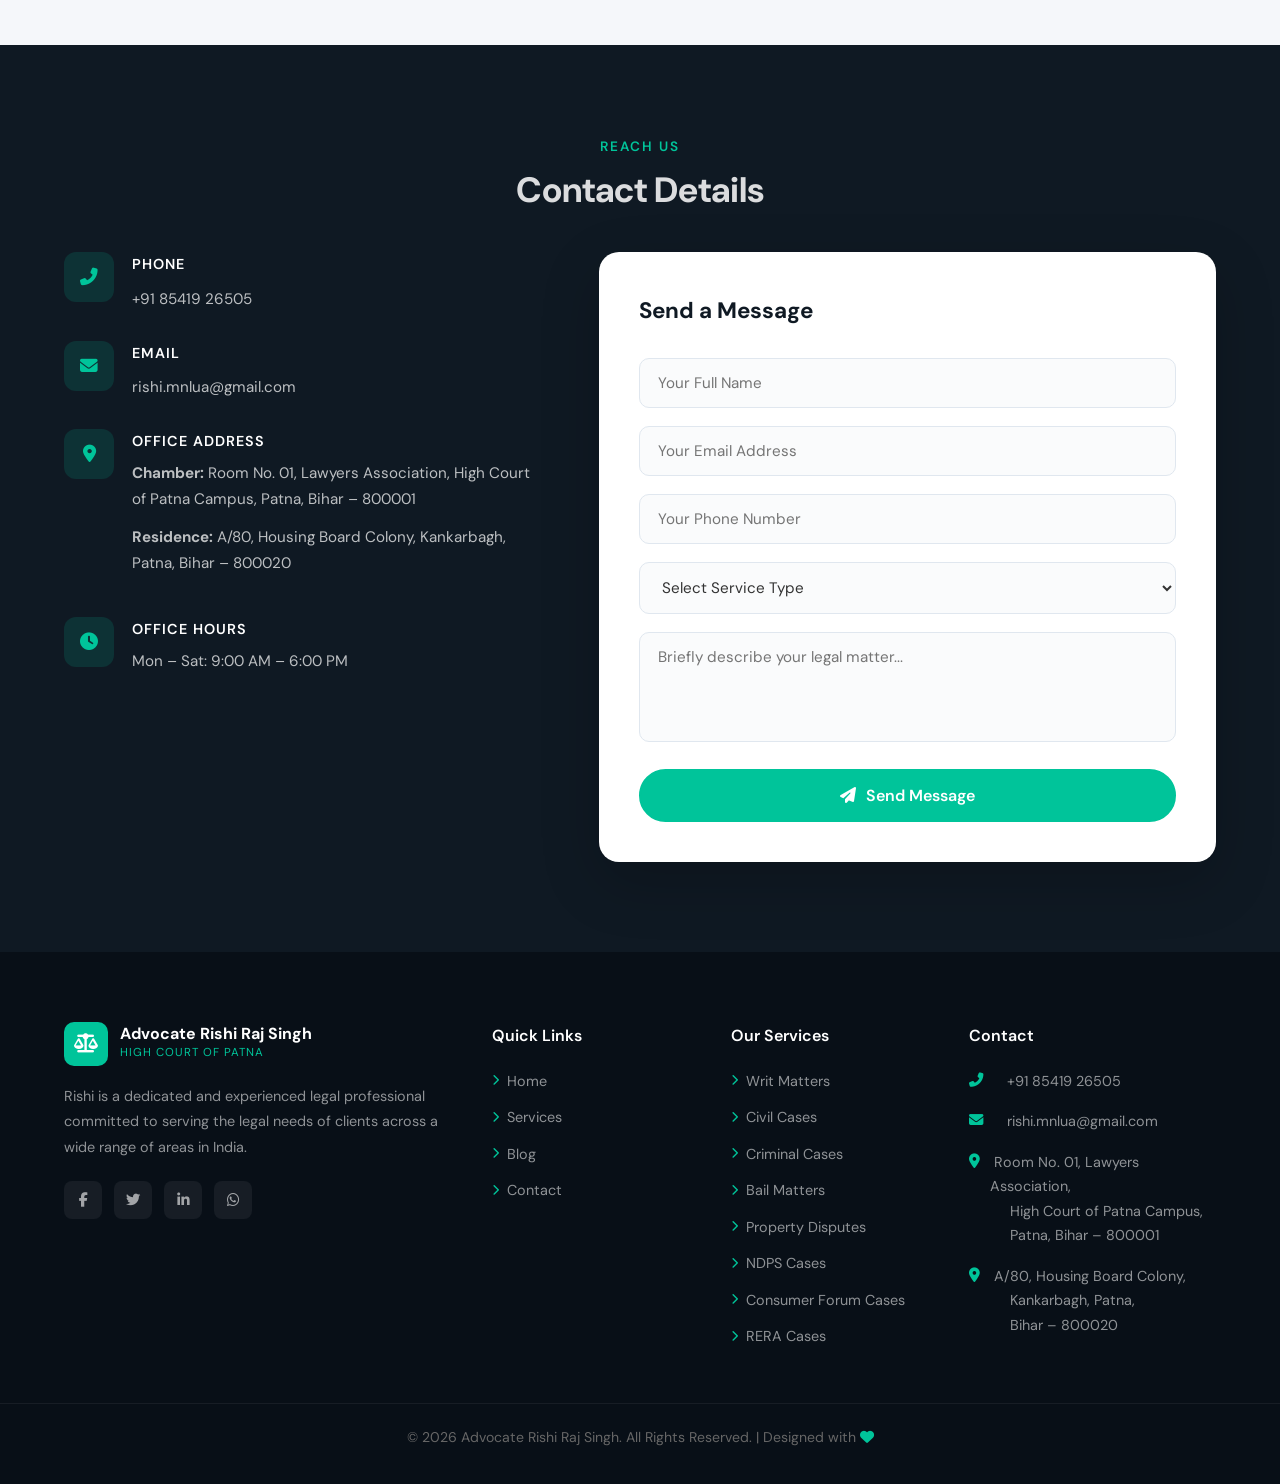
==== commit ce45cc35: "removing old site" ====
--- a/index.html
+++ b/index.html
@@ -188,14 +188,13 @@
         <p>Rishi is a dedicated and experienced legal professional enrolled at the Bar Council of Bihar, practicing at the High Court of Patna. He has built a reputation for diligence, integrity, and client-first representation.</p>
         <p>He holds a B.A. LL.B (Hons.) degree from Maharashtra National Law University, Aurangabad, and has since devoted his career to providing expert legal counsel across a wide spectrum of legal domains including civil, criminal, constitutional, and consumer law.</p>
         <p>Prior to practicing before the High Court of Patna, his professional experience includes practicing before the Supreme Court of India and working with a leading law firm in Mumbai.</p>
-        <p>He serves clients from Patna, Bihar Sharif, Nalanda, Nawada, Rajgir and nearby Bihar districts for criminal, civil, election, writ, NDPS, property dispute and consumer law cases.</p>
-        <p>Whether you search for a best advocate in Patna, a best advocate in Bihar Sharif, a best advocate in Nalanda, a criminal lawyer in Bihar, or a qualified election lawyer in Nalanda, Rishi Raj Singh offers trusted legal representation with strong local expertise.</p>
+        
         <p>His practice is guided by the belief that every client deserves access to skilled legal representation, regardless of the complexity of the matter.</p>
         <ul class="about-points">
           <li><i class="fas fa-check-circle"></i> B.A. LL.B (Hons.) – Maharashtra National Law University, Aurangabad</li>
           <li><i class="fas fa-check-circle"></i> Enrolled at the Bar Council of Bihar</li>
           <li><i class="fas fa-check-circle"></i> Practicing at the High Court of Patna</li>
-          <li><i class="fas fa-check-circle"></i> Expert in Civil & Criminal matters</li>
+          
         </ul>
         <a href="#contact" class="btn btn-primary">Get in Touch</a>
       </div>
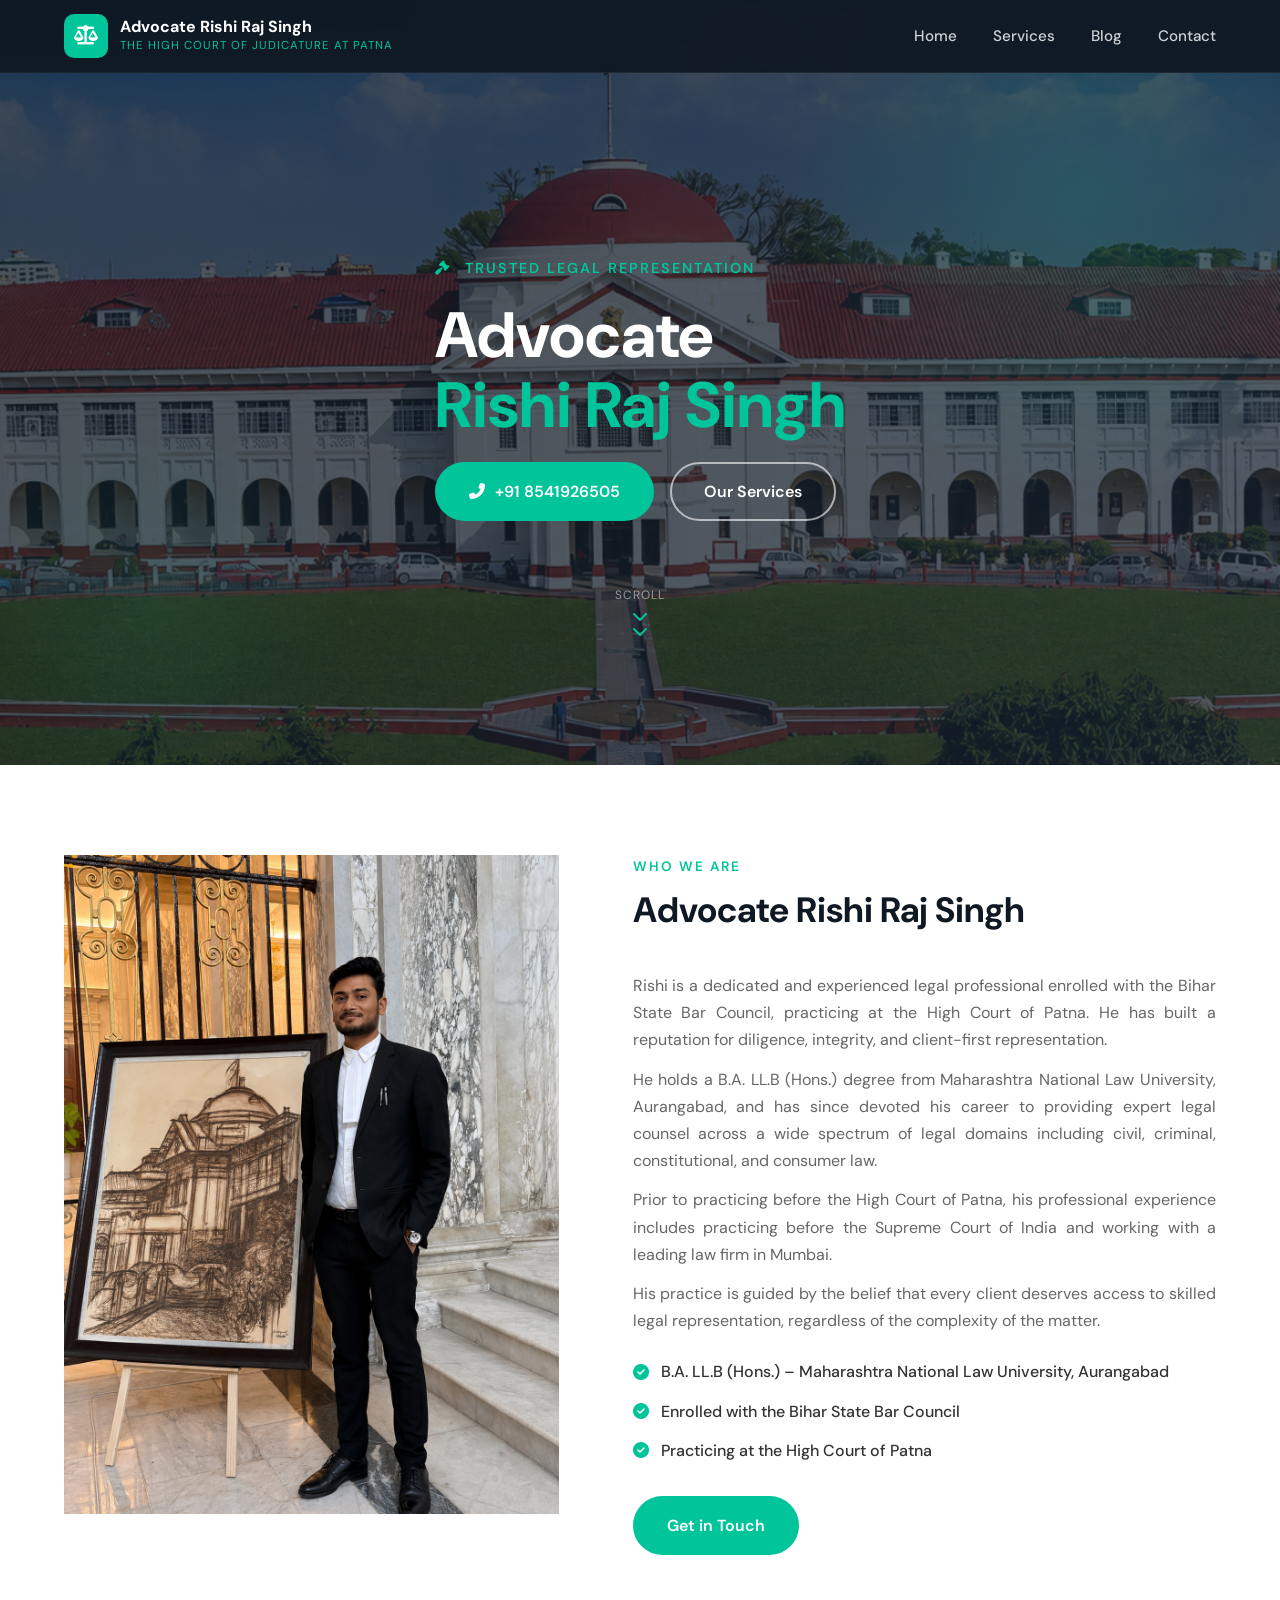
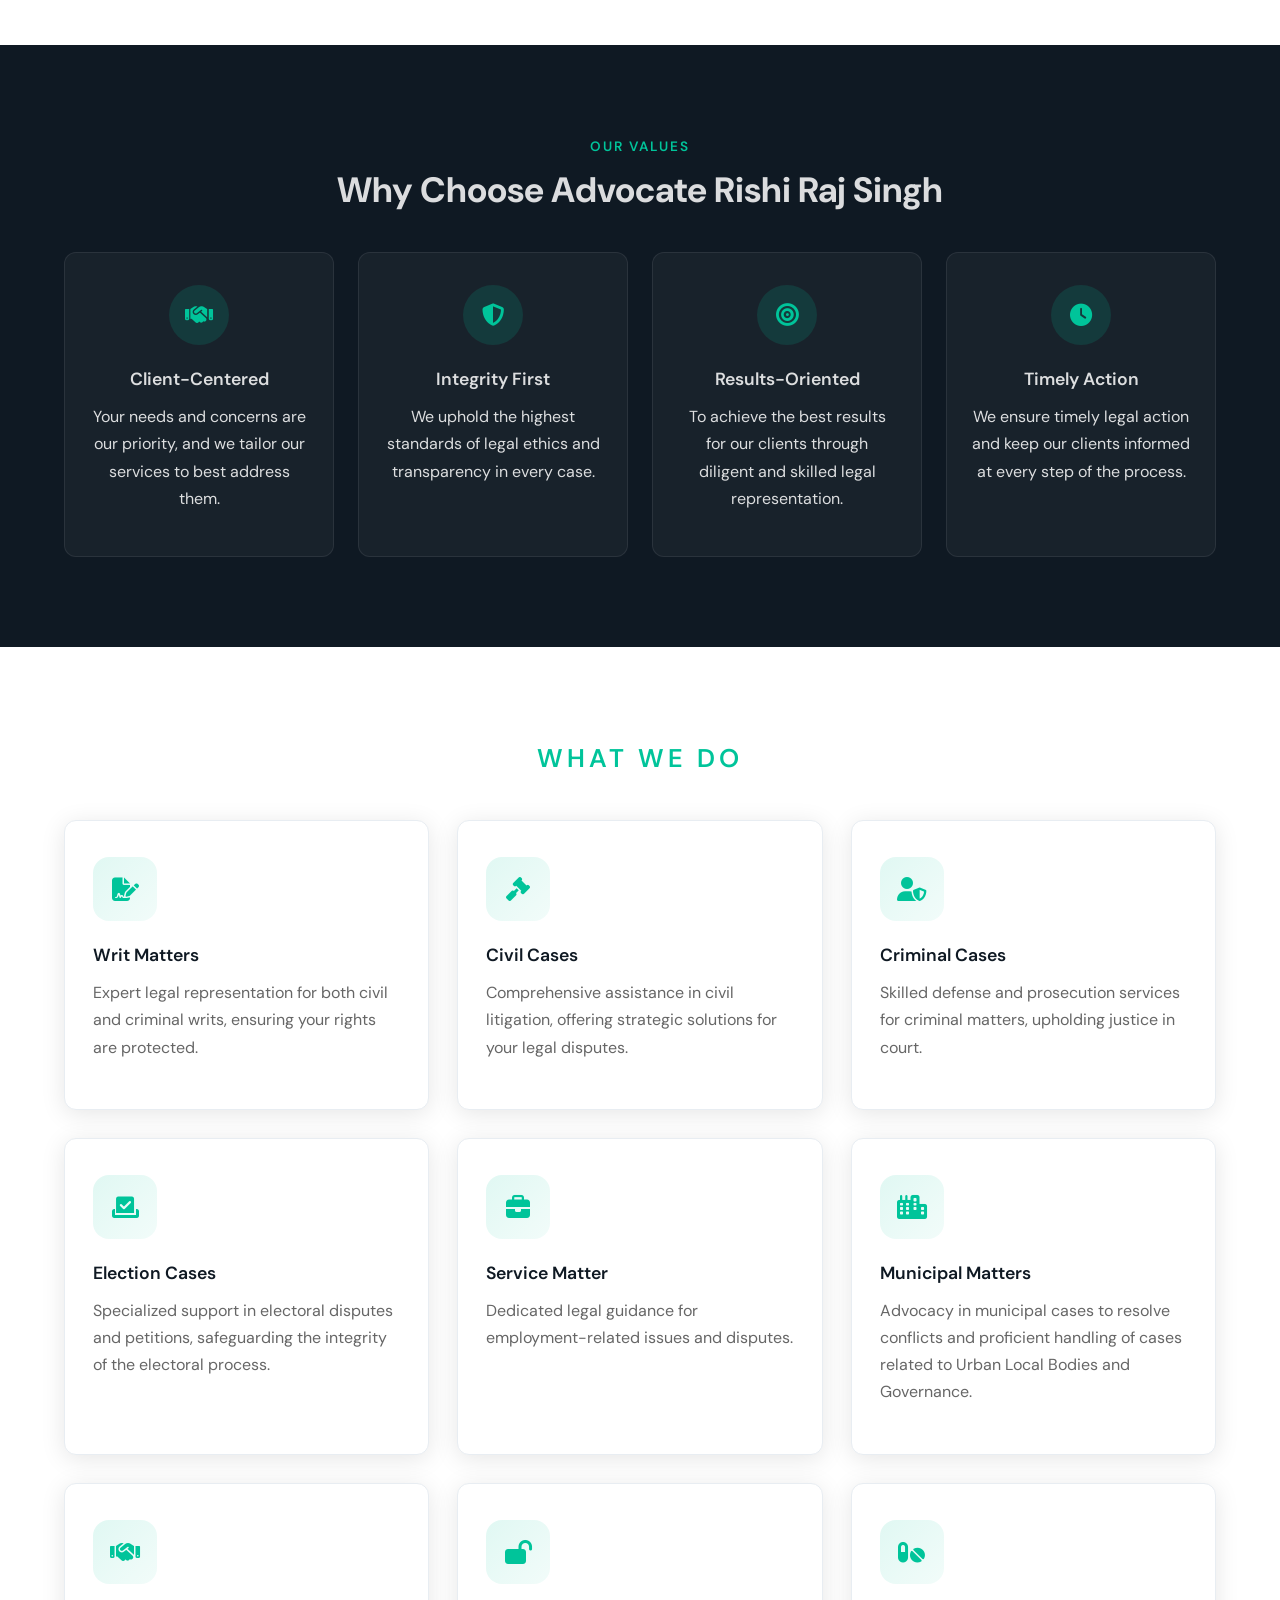
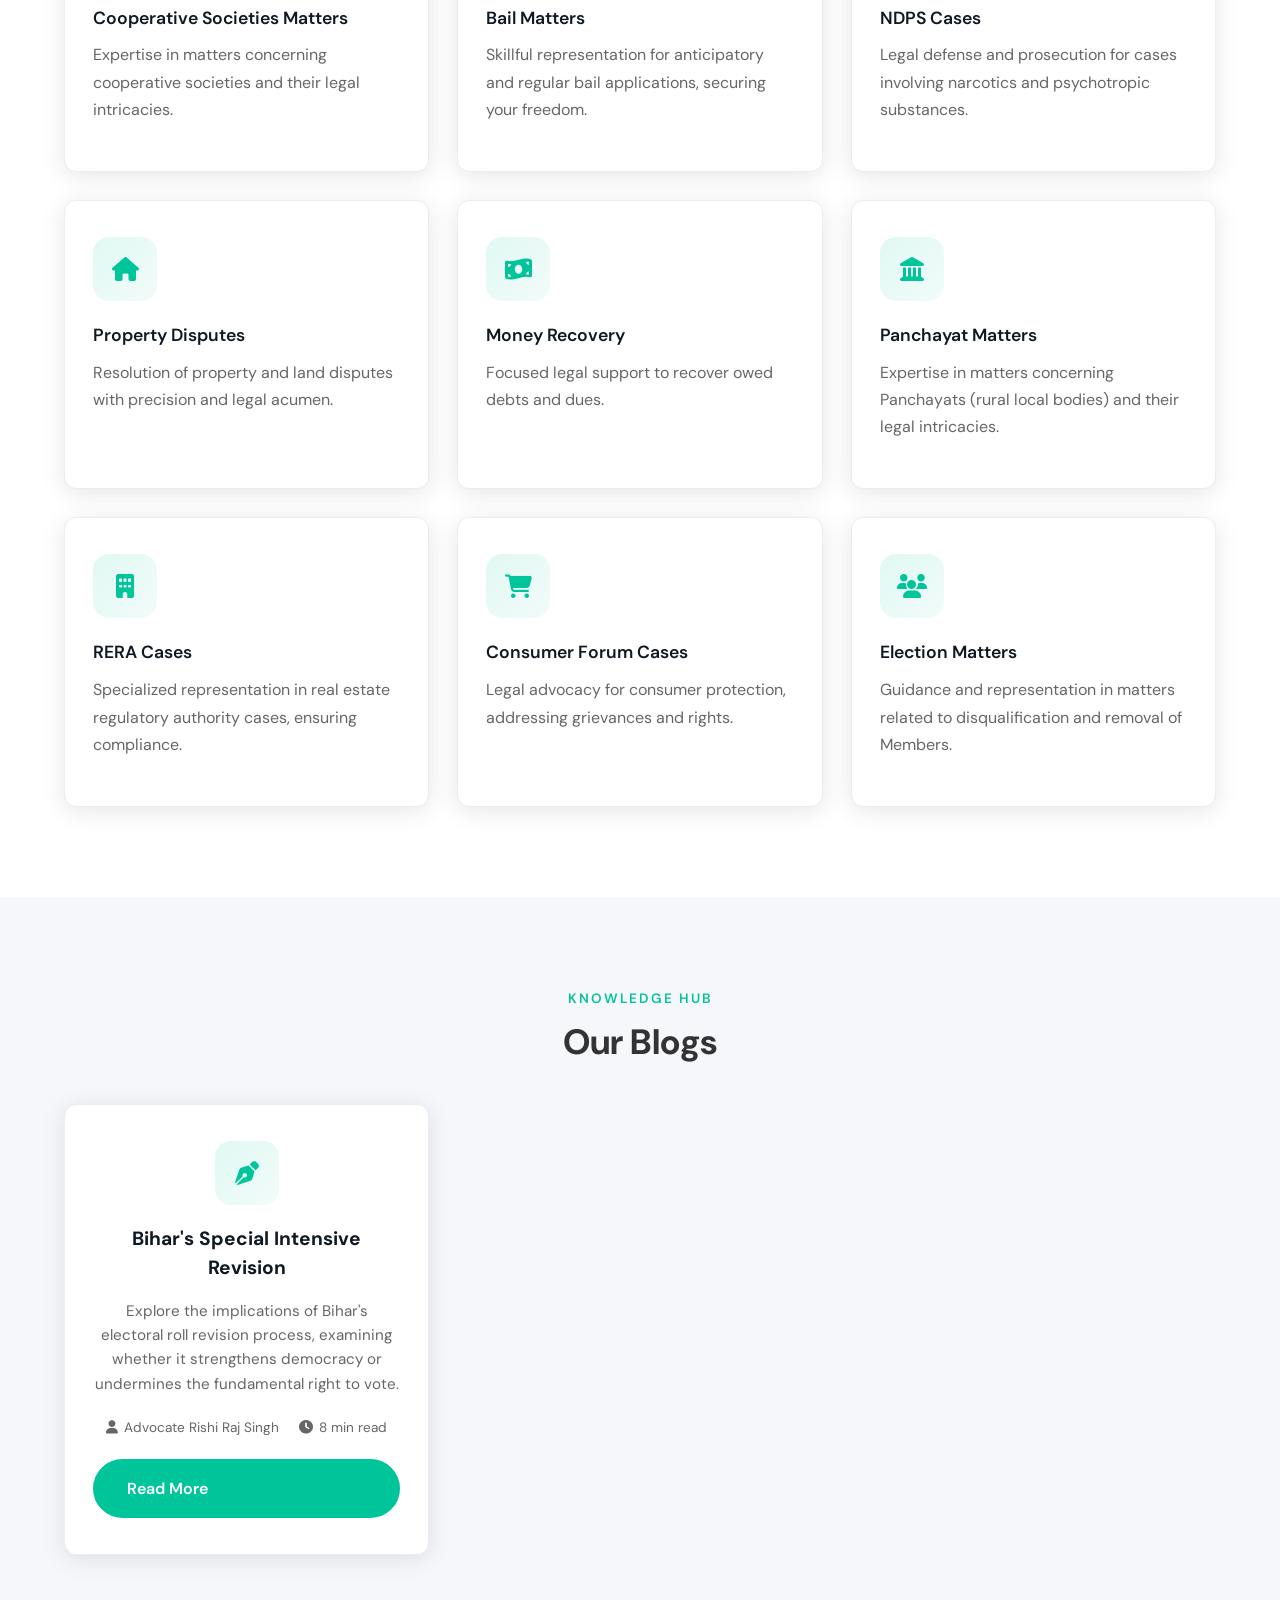
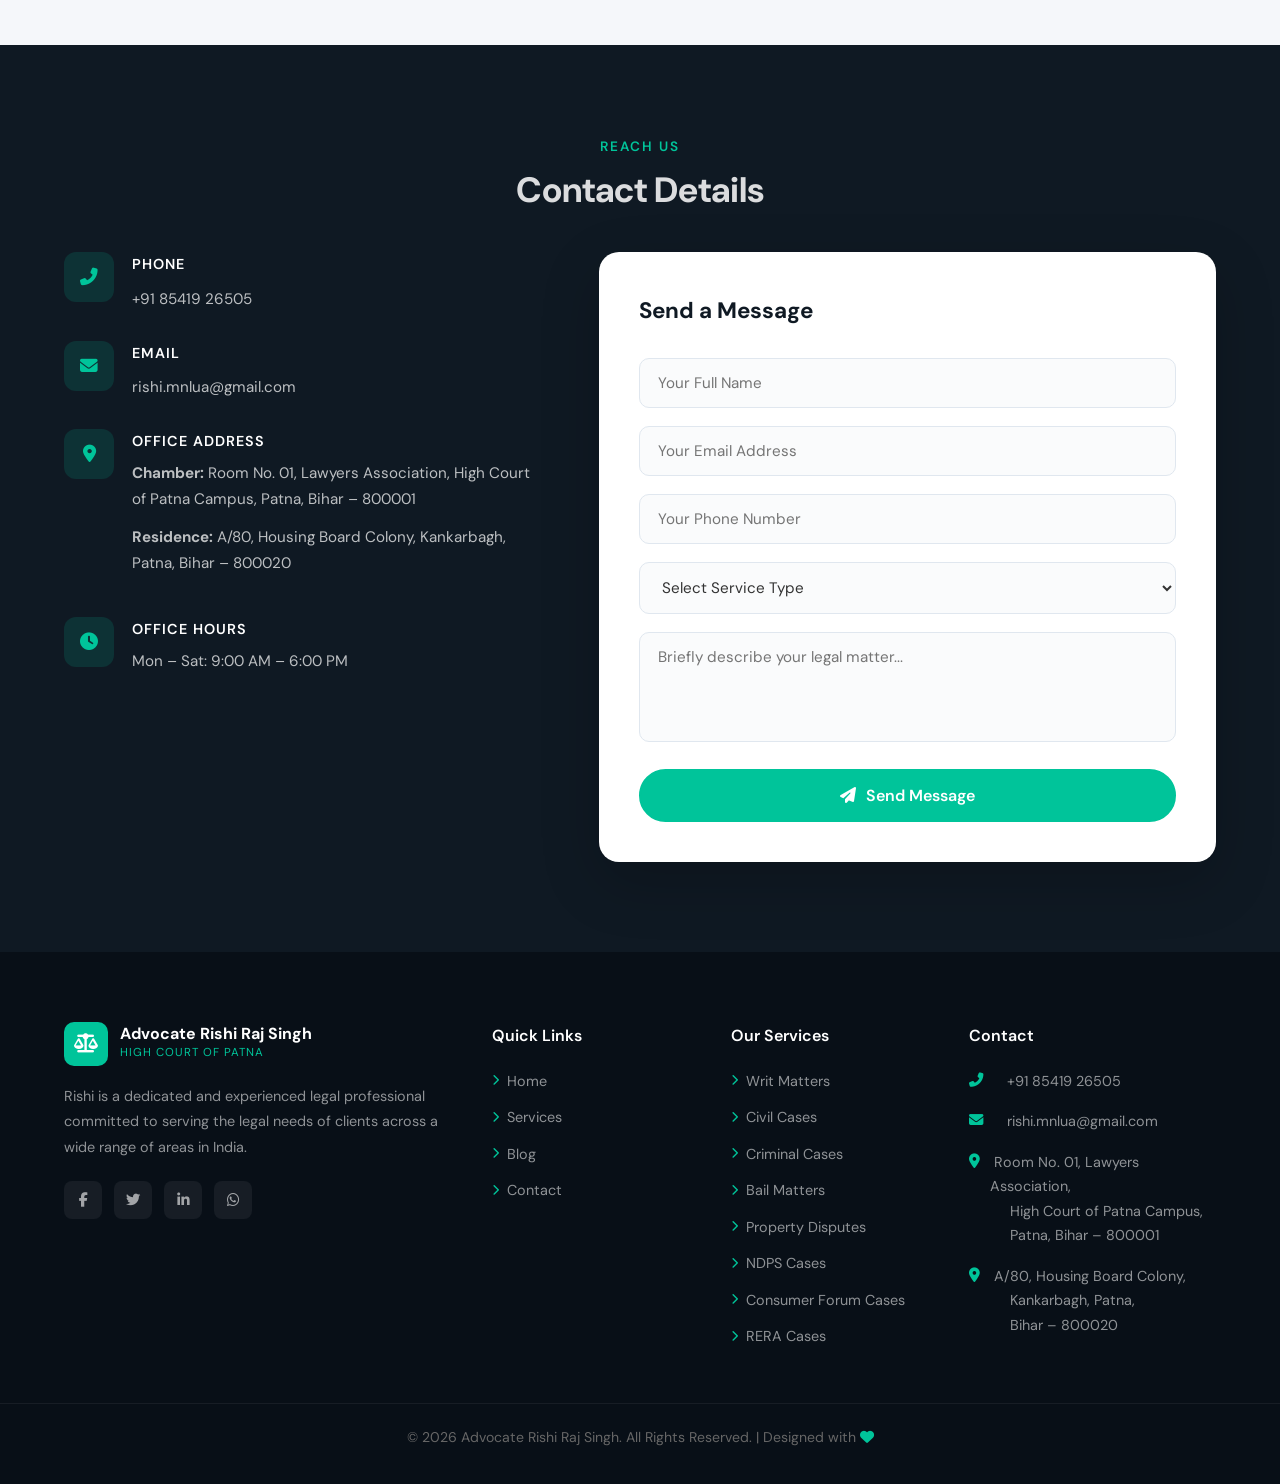
==== commit a7447961: "removing old site" ====
--- a/index.html
+++ b/index.html
@@ -185,14 +185,14 @@
       <div class="about-text">
         <p class="section-label">Who We Are</p>
         <h2>Advocate Rishi Raj Singh</h2>
-        <p>Rishi is a dedicated and experienced legal professional enrolled at the Bar Council of Bihar, practicing at the High Court of Patna. He has built a reputation for diligence, integrity, and client-first representation.</p>
+        <p>Rishi is a dedicated and experienced legal professional enrolled with the Bihar State Bar Council, practicing at the High Court of Patna. He has built a reputation for diligence, integrity, and client-first representation.</p>
         <p>He holds a B.A. LL.B (Hons.) degree from Maharashtra National Law University, Aurangabad, and has since devoted his career to providing expert legal counsel across a wide spectrum of legal domains including civil, criminal, constitutional, and consumer law.</p>
         <p>Prior to practicing before the High Court of Patna, his professional experience includes practicing before the Supreme Court of India and working with a leading law firm in Mumbai.</p>
         
         <p>His practice is guided by the belief that every client deserves access to skilled legal representation, regardless of the complexity of the matter.</p>
         <ul class="about-points">
           <li><i class="fas fa-check-circle"></i> B.A. LL.B (Hons.) – Maharashtra National Law University, Aurangabad</li>
-          <li><i class="fas fa-check-circle"></i> Enrolled at the Bar Council of Bihar</li>
+          <li><i class="fas fa-check-circle"></i> Enrolled with the Bihar State Bar Council</li>
           <li><i class="fas fa-check-circle"></i> Practicing at the High Court of Patna</li>
           
         </ul>
